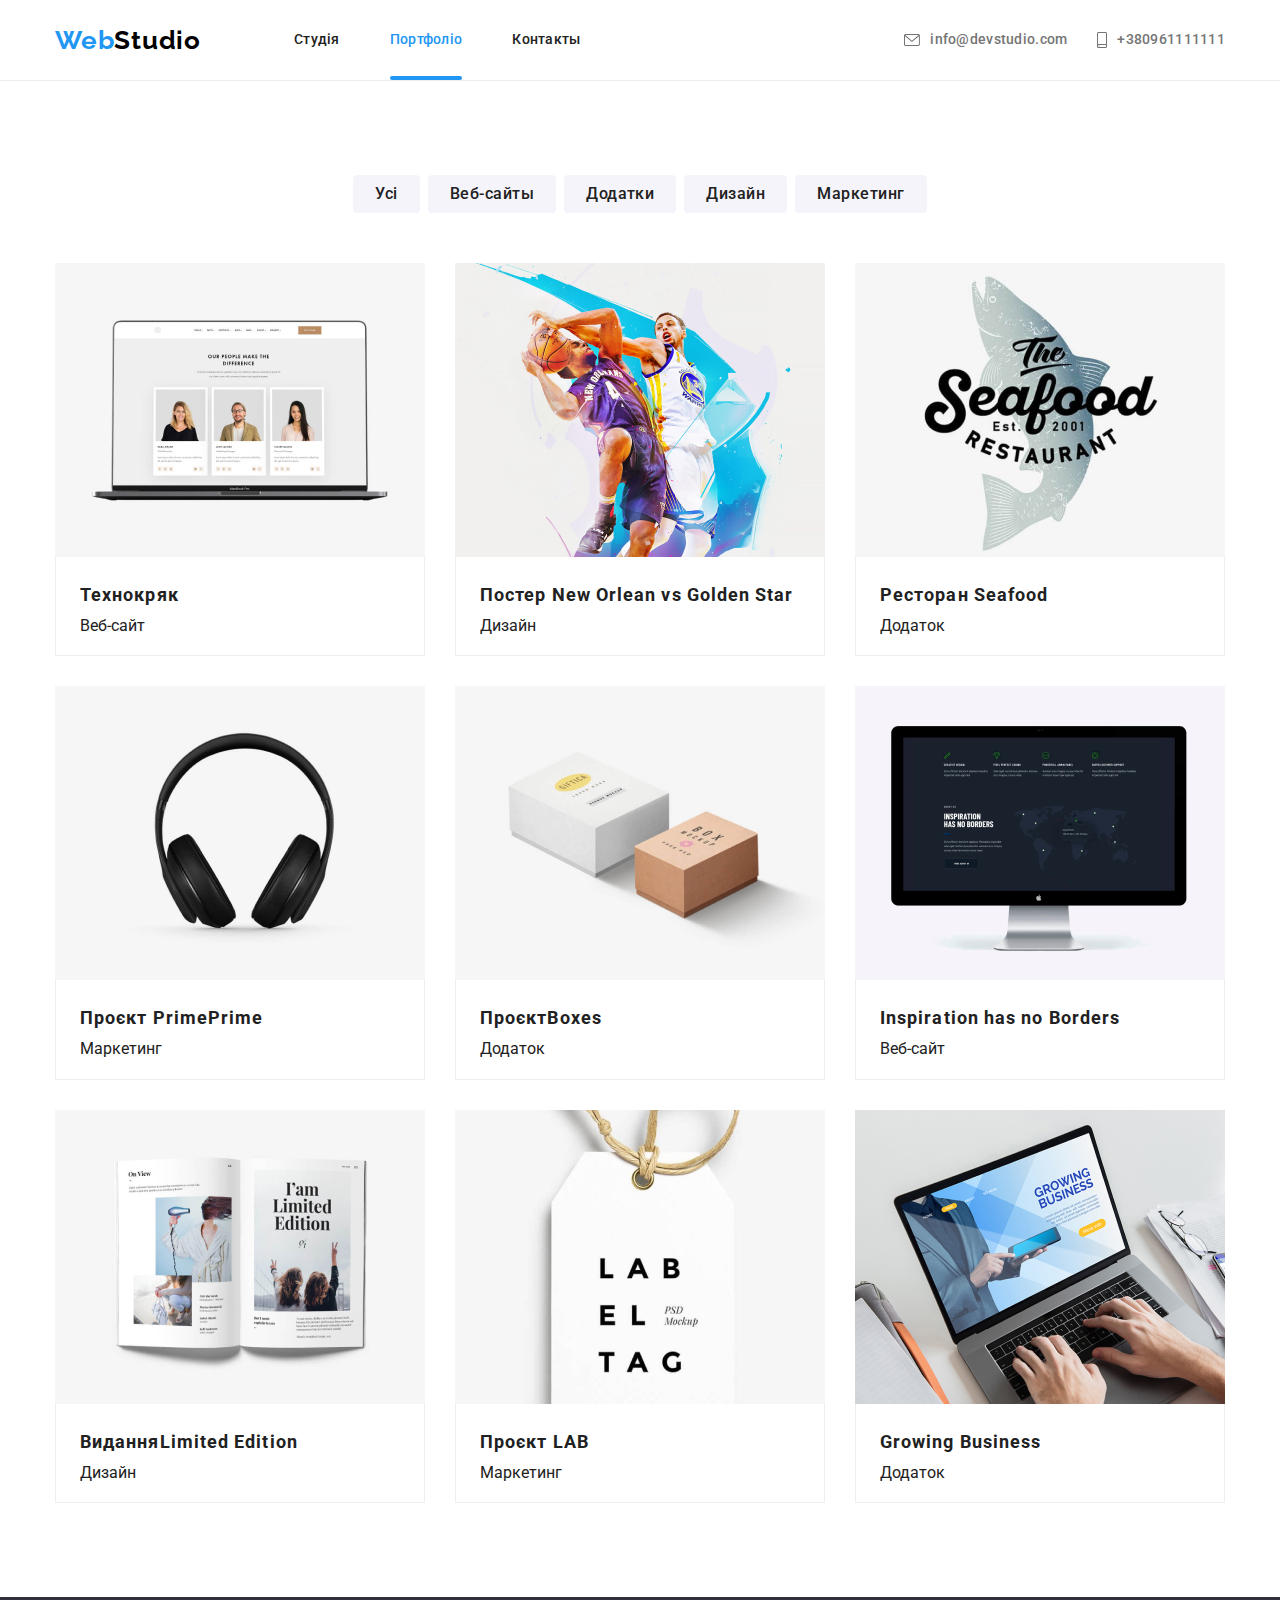
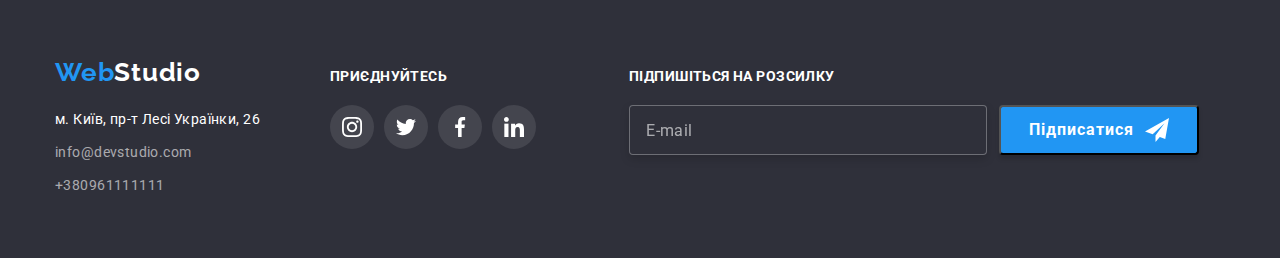
==== portfolio.html @ 0a122473 "добавил картинки" ====
<!DOCTYPE html>
<html lang="X-UA-Compatible">
  <head>
    <meta charset="UTF-8" />
    <meta http-equiv="X-UA-Compatible" content="IE=edge" />
    <meta name="viewport" content="width=device-width, initial-scale=1.0" />
    <title>WebStudio</title>
    <link rel="preconnect" href="https://fonts.googleapis.com" />
    <link rel="preconnect" href="https://fonts.gstatic.com" crossorigin />
    <link
      href="https://fonts.googleapis.com/css2?family=Raleway:wght@700&family=Roboto:wght@400;500;700;900&display=swap"
      rel="stylesheet"
    />
    <link
      rel="stylesheet"
      href="https://cdnjs.cloudflare.com/ajax/libs/modern-normalize/1.1.0/modern-normalize.min.css"
      integrity="sha512-wpPYUAdjBVSE4KJnH1VR1HeZfpl1ub8YT/NKx4PuQ5NmX2tKuGu6U/JRp5y+Y8XG2tV+wKQpNHVUX03MfMFn9Q=="
      crossorigin="anonymous"
      referrerpolicy="no-referrer"
    />
    <!--<link rel="stylesheet" href="./css/style.css" />-->
    <link rel="stylesheet" href="./css/main.min.css" />
  </head>
  <body>
    <!------------------HEADER----------------->

    <header class="header">
      <div class="header__container container">
        <a class="logo logo--color link" href="" lang="en"
          ><span class="logo--accent" lang="en">Web</span>Studio
        </a>
        <nav class="nav">
          <ul class="header-nav__list list">
            <li class="header-nav__item">
              <a class="header-nav__link link" href="./index.html">Студія</a>
            </li>
            <li class="header-nav__item">
              <a
                class="header-nav__link header-nav__link--active header-nav__link--current link"
                href="./portfolio.html"
                >Портфоліо</a
              >
            </li>
            <li class="header-nav__item">
              <a class="header-nav__link link" href="">Контакты</a>
            </li>
          </ul>
        </nav>

        <ul class="header-contact list">
          <li class="header-contact__item">
            <a
              class="header-contact__link link"
              href="mailto:info@devstudio.com"
            >
              <svg class="header-contact__icon" width="16" height="12">
                <use href="./images/stydi/symbol-defs.svg#icon-envelope"></use>
              </svg>
              info@devstudio.com
            </a>
          </li>
          <li class="header-contact__item">
            <a class="header-contact__link link" href="tel:+380961111111">
              <svg class="header-contact__icon" width="10" height="16">
                <use
                  href="./images/stydi/symbol-defs.svg#icon-smartphone"
                ></use>
              </svg>
              +380961111111
            </a>
          </li>
        </ul>
      </div>
    </header>

    <!------------------------PORTFOLIO----------------->

    <main>
      <section class="portfolio section">
        <div class="portfolio-container container">
          <h1 class="visually-hidden">Портфоліо</h1>
          <ul class="button__list buttton__nav--list">
            <li class="button__item button__nav--item">
              <button class="button__nav--button" type="button">Усі</button>
            </li>
            <li class="button__item button__nav--item">
              <button class="button__nav--button" type="button">
                Веб-сайты
              </button>
            </li>
            <li class="button__item button__nav--item">
              <button class="button__nav--button" type="button">Додатки</button>
            </li>
            <li class="button__item button__nav--item">
              <button class="button__nav--button" type="button">Дизайн</button>
            </li>
            <li class="button__item button__nav--item">
              <button class="button__nav--button" type="button">
                Маркетинг
              </button>
            </li>
          </ul>

          <ul class="portfolio__list card__list list">
            <li class="portfolio__item card__item">
              <a class="portfolio__link link">
                <div class="portfolio__thumb">
                  <img
                    class="portfolio__thumb--img"
                    src="./images/portfolio/img1.jpg"
                    alt="открытый ноутбук"
                    width="370"
                    height="294"
                  />
                  <p class="portfolio__thumb--text">
                    Ресурс пропонує комплексні пропозиції з різним рівнем
                    функціоналу та сервісів. Все це дозволить відвідувачу
                    отримати вичерпні відомості про компанію чи приватну особу.
                  </p>
                </div>
                <div class="portfolio-description">
                  <h2 class="portfolio-description__title">Технокряк</h2>
                  <p class="portfolio-description__text">Веб-сайт</p>
                </div>
              </a>
            </li>

            <li class="portfolio__item card__item">
              <a class="portfolio__link link">
                <div class="portfolio__thumb">
                  <img
                    class="portfolio__thumb--img"
                    src="./images/portfolio/img2.jpg"
                    alt="постер с двумя баскетболистами"
                    width="370"
                    height="294"
                  />
                  <p class="portfolio__thumb--text">
                    Ресурс пропонує комплексні пропозиції з різним рівнем
                    функціоналу та сервісів. Все це дозволить відвідувачу
                    отримати вичерпні відомості про компанію чи приватну особу.
                  </p>
                </div>
                <div class="portfolio-description">
                  <h2 class="portfolio-description__title">
                    Постер <span lang="en">New Orlean vs Golden Star</span>
                  </h2>
                  <p class="portfolio-description__text">Дизайн</p>
                </div>
              </a>
            </li>

            <li class="portfolio__item card__item">
              <a class="portfolio__link link">
                <div class="portfolio__thumb">
                  <img
                    class="portfolio__thumb--img"
                    src="./images/portfolio/img3.jpg"
                    alt="логотип ресторана морепродуктов"
                    width="370"
                    height="294"
                  />
                  <p class="portfolio__thumb--text">
                    Ресурс пропонує комплексні пропозиції з різним рівнем
                    функціоналу та сервісів. Все це дозволить відвідувачу
                    отримати вичерпні відомості про компанію чи приватну особу.
                  </p>
                </div>
                <div class="portfolio-description">
                  <h2 class="portfolio-description__title">
                    Ресторан <span lang="en">Seafood</span>
                  </h2>
                  <p class="portfolio-description__text">Додаток</p>
                </div>
              </a>
            </li>

            <li class="portfolio__item card__item">
              <a class="portfolio__link link">
                <div class="portfolio__thumb">
                  <img
                    class="portfolio__thumb--img"
                    src="./images/portfolio/img4.jpg"
                    alt="наушники"
                    width="370"
                    height="294"
                  />
                  <p class="portfolio__thumb--text">
                    Ресурс пропонує комплексні пропозиції з різним рівнем
                    функціоналу та сервісів. Все це дозволить відвідувачу
                    отримати вичерпні відомості про компанію чи приватну особу.
                  </p>
                </div>
                <div class="portfolio-description">
                  <h2 class="portfolio-description__title">
                    Проєкт Prime<span lang="en">Prime</span>
                  </h2>
                  <p class="portfolio-description__text">Маркетинг</p>
                </div>
              </a>
            </li>

            <li class="portfolio__item card__item">
              <a class="portfolio__link link">
                <div class="portfolio__thumb">
                  <img
                    class="portfolio__thumb--img"
                    src="./images/portfolio/img5.jpg"
                    alt="две коробочки"
                    width="370"
                    height="294"
                  />
                  <p class="portfolio__thumb--text">
                    Ресурс пропонує комплексні пропозиції з різним рівнем
                    функціоналу та сервісів. Все це дозволить відвідувачу
                    отримати вичерпні відомості про компанію чи приватну особу.
                  </p>
                </div>
                <div class="portfolio-description">
                  <h2 class="portfolio-description__title">
                    Проєкт<span lang="en">Boxes</span>
                  </h2>
                  <p class="portfolio-description__text">Додаток</p>
                </div>
              </a>
            </li>

            <li class="portfolio__item card__item">
              <a class="portfolio__link link">
                <div class="portfolio__thumb">
                  <img
                    class="portfolio__thumb--img"
                    src="./images/portfolio/img6.jpg"
                    alt="моритор"
                    width="370"
                    height="294"
                  />
                  <p class="portfolio__thumb--text">
                    Ресурс пропонує комплексні пропозиції з різним рівнем
                    функціоналу та сервісів. Все це дозволить відвідувачу
                    отримати вичерпні відомості про компанію чи приватну особу.
                  </p>
                </div>
                <div class="portfolio-description">
                  <h2 class="portfolio-description__title" lang="en">
                    Inspiration has no Borders
                  </h2>
                  <p class="portfolio-description__text">Веб-сайт</p>
                </div>
              </a>
            </li>

            <li class="portfolio__item card__item">
              <a class="portfolio__link link">
                <div class="portfolio__thumb">
                  <img
                    class="portfolio__thumb--img"
                    src="./images/portfolio/img7.jpg"
                    alt="открытый журнал"
                    width="370"
                    height="294"
                  />
                  <p class="portfolio__thumb--text">
                    Ресурс пропонує комплексні пропозиції з різним рівнем
                    функціоналу та сервісів. Все це дозволить відвідувачу
                    отримати вичерпні відомості про компанію чи приватну особу.
                  </p>
                </div>
                <div class="portfolio-description">
                  <h2 class="portfolio-description__title">
                    Видання<span lang="en">Limited Edition</span>
                  </h2>
                  <p class="portfolio-description__text">Дизайн</p>
                </div>
              </a>
            </li>

            <li class="portfolio__item card__item">
              <a class="portfolio__link link">
                <div class="portfolio__thumb">
                  <img
                    class="portfolio__thumb--img"
                    src="./images/portfolio/img8.jpg"
                    alt="бирка"
                    width="370"
                    height="294"
                  />
                  <p class="portfolio__thumb--text">
                    Ресурс пропонує комплексні пропозиції з різним рівнем
                    функціоналу та сервісів. Все це дозволить відвідувачу
                    отримати вичерпні відомості про компанію чи приватну особу.
                  </p>
                </div>
                <div class="portfolio-description">
                  <h2 class="portfolio-description__title">
                    Проєкт <span lang="en">LAB</span>
                  </h2>
                  <p class="portfolio-description__text">Маркетинг</p>
                </div>
              </a>
            </li>

            <li class="portfolio__item card__item">
              <a class="portfolio__link link">
                <div class="portfolio__thumb">
                  <img
                    class="portfolio__thumb--img"
                    src="./images/portfolio/img9.jpg"
                    alt="работа за ноутбуком"
                    width="370"
                    height="294"
                  />
                  <p class="portfolio__thumb--text">
                    Ресурс пропонує комплексні пропозиції з різним рівнем
                    функціоналу та сервісів. Все це дозволить відвідувачу
                    отримати вичерпні відомості про компанію чи приватну особу.
                  </p>
                </div>
                <div class="portfolio-description">
                  <h2 class="portfolio-description__title" lang="en">
                    Growing Business
                  </h2>
                  <p class="portfolio-description__text">Додаток</p>
                </div>
              </a>
            </li>
          </ul>
        </div>
      </section>
    </main>
    <!-----------------FOOTER-------------->
    <footer class="footer">
      <div class="footer-container container">
        <div class="footer-blok">
          <a class="logo footer__logo--color link" href="" lang="en"
            ><span class="footer__logo--accent" lang="en">Web</span>Studio</a
          >
          <address class="footer-contact">
            <ul class="footer-contact__list list">
              <li class="footer-contact__item">
                <a
                  class="footer-contact__link footer-contact__link--color link"
                  href="https://goo.gl/maps/cScgRgd44BL1W8yu9"
                  target="_blank"
                  rel="noopener noreferrer"
                  >м. Київ, пр-т Лесі Українки, 26
                </a>
              </li>
              <li class="footer-contact__item">
                <a
                  class="footer-contact__link footer-contact__link--colour link"
                  href="mailto:info@devstudio.com"
                  >info@devstudio.com
                </a>
              </li>
              <li class="footer-contact__item">
                <a
                  class="footer-contact__link footer-contact__link--colour link"
                  href="tel:+380961111111"
                  >+380961111111</a
                >
              </li>
            </ul>
          </address>
        </div>
        <div class="footer-social">
          <h3 class="footer-social__title">приєднуйтесь</h3>
          <ul class="social__list footer-social__list list">
            <li class="social__item footer-social__item">
              <a class="social__link footer-social__link link" href="">
                <svg
                  class="social__icon footer-social__icon"
                  width="20"
                  height="20"
                >
                  <use
                    href="./images/stydi/symbol-defs.svg#icon-instagram-2"
                  ></use>
                </svg>
              </a>
            </li>
            <li class="social__item footer-social__item">
              <a class="social__link footer-social__link link" href="">
                <svg
                  class="social__icon footer-social__icon"
                  width="20"
                  height="20"
                >
                  <use
                    href="./images/stydi/symbol-defs.svg#icon-twitter-1"
                  ></use>
                </svg>
              </a>
            </li>
            <li class="social__item footer-social__item">
              <a class="social__link footer-social__link link" href="">
                <svg
                  class="social__icon footer-social__icon"
                  width="20"
                  height="20"
                >
                  <use
                    href="./images/stydi/symbol-defs.svg#icon-facebook-1"
                  ></use>
                </svg>
              </a>
            </li>
            <li class="social__item footer-social__item">
              <a class="social__link footer-social__link link" href="">
                <svg
                  class="social__icon footer-social__icon"
                  width="20"
                  height="20"
                >
                  <use
                    href="./images/stydi/symbol-defs.svg#icon-linkedin-1"
                  ></use>
                </svg>
              </a>
            </li>
          </ul>
        </div>
        <div class="subscription">
          <div class="subscription__box">
            <label class="subscription__label" for="mail"
              >Підпишіться на розсилку</label
            >
            <input
              class="subscription__input"
              type="email"
              name="mail"
              id="mail"
              placeholder="E-mail"
            />
          </div>
          <button class="subscription__button button" type="submit">
            Підписатися
            <svg class="subscription__icon" width="24" height="24">
              <use href="./images/stydi/symbol-defs.svg#icon-telegram"></use>
            </svg>
          </button>
        </div>
      </div>
    </footer>
  </body>
</html>
---- css/style.css ----
body {
    background-color: #ffffff;
    color: #212121;
    font-family: "Roboto", sans-serif;
}

:root {
    --basic-text-color: #212121;
    --secondary-text-color: #757575;
    --brend-color1: #2196F3;
    --brend-color2: #757575;
    --transition-color: color 250ms cubic-bezier(0.4, 0, 0.2, 1);
    --transition-background-color: background-color 250ms cubic-bezier(0.4, 0, 0.2, 1);
    --transition-border: border 250ms cubic-bezier(0.4, 0, 0.2, 1);
    /*--color3: #212121;*/
    /*--basic-font-weigt: ;
    --secondary-font-weigt: font-weight :500;*/
}


h1,
h2,
h3,
h4,
h5,
h6,
p {
    margin: 0;
}

ul {
    margin: 0;
    padding: 0;
}

img {
    display: block;
    max-width: 100%;
}

.container {
    width: 1200px;
    padding-left: 15px;
    padding-right: 15px;
    margin-left: auto;
    margin-right: auto;
}

button {
    cursor: pointer;
}

.visually-hidden {
    position: absolute;
    white-space: nowrap;
    width: 1px;
    height: 1px;
    overflow: hidden;
    border: 0;
    padding: 0;
    clip: rect(0 0 0 0);
    clip-path: inset(50%);
    margin: -1px;
}

nav {
    display: flex;
}

.section {
    padding-top: 94px;
    padding-bottom: 94px;
}

.link {
    text-decoration: none;
}

.list {
    list-style: none;
}

/*----------------- HEADER -----------------*/

.header {
    background-color: #FFFFFF;
    border-bottom: 1px solid #ececec;
}

.header__container {
    display: flex;
}

.logo {
    display: flex;
    align-items: center;
    font-family: Raleway;
    font-weight: 700;
    font-size: 26px;
    line-height: 1.19;
    letter-spacing: 0.03em;
}

.logo--color {
    color: #000;
}

.logo--accent {
    color: var(--brend-color1);

}

.header-nav__list {
    margin-left: 93px;
    display: flex;
    color: inherit;
    font-family: inherit;
    font-weight: 500;
    font-size: 14px;
    line-height: 1.14;
    letter-spacing: 0.02em;
}

.header-nav__item+.header-nav__item {
    margin-left: 50px;
}

.header-nav__list :hover,
.header-nav__list :focus {
    color: var(--brend-color1);
}

.header-nav__link {
    color: currentColor;
}

.header-nav__link--active::after {
    content: "";
    position: absolute;
    display: block;

    width: 100%;
    height: 4px;

    bottom: 0;
    left: 0px;

    border-radius: 2px;
    background-color: var(--brend-color1);
}

.header-nav__link {
    position: relative;
    display: block;

    padding-top: 32px;
    padding-bottom: 32px;

    transition: var(--transition-color);
}

.header-nav__link--current {
    color: var(--brend-color1);
}

.header-contact__icon {
    display: inline-flex;
    margin-right: 10px;
    fill: currentColor;
}

.header-contact {
    display: flex;
    color: var(--secondary-text-color);
    font-family: inherit;
    font-weight: 500;
    font-size: 14px;
    line-height: 1.14;
    letter-spacing: 0.02em;

    margin-left: auto;
}

.header-contact :hover,
.header-contact :focus {
    color: var(--brend-color1);
}

.header-contact__item {
    margin-left: 30px;
}

.header-contact__link {
    display: inline-flex;
    padding-top: 32px;
    padding-bottom: 32px;
    align-items: center;
    color: inherit;

    transition: var(--transition-color);
}


/*------------------  HERO  ----------------*/

.hero {
    background-color: #C4C4C4;
    background-image: linear-gradient(rgba(47, 48, 58, 0.4),
            rgba(47, 48, 58, 0.4)),
        url(../images/stydi/heroimg.jpg);
    background-repeat: no-repeat;
    background-position: center;
    background-size: cover;
    padding: 200px 0px;
    text-align: center;
    width: max-content 1600px;
    text-align: center;
}

.hero__title {

    font-family: inherit;
    font-weight: 900;
    font-size: 44px;
    line-height: 1.36;
    text-align: center;
    letter-spacing: 0.06em;
    text-transform: uppercase;

    color: #fff;

}

.hero__btn {
    display: inline-block;
    font-family: inherit;
    font-weight: 700;
    font-size: 16px;
    line-height: 1.88;

    text-align: center;
    letter-spacing: 0.06em;

    background-color: var(--brend-color1);
    color: #fff;
    border-radius: 4px;
    border: none;

    padding: 10px 32px;
    min-width: 216px;
    margin-top: 30px;

    transition: var(--transition-background-color);
}

.hero__btn:hover,
.hero__btn:focus {
    background-color: #188CE8;
}

/*-----------------  ADVANTAGE  -------------------*/

.advantage__list {
    display: flex;
    margin-left: -30px;
}

.advantage__item {
    width: 270px;
}

/*/.advantage__item+.advantage__item {
    margin-left: 30px;
}*/
.advantage__item {
    margin-left: 30px;
}

.advantage-container__icon {
    display: flex;
    width: 270px;
    height: 120px;
    justify-content: center;
    align-items: center;
    background: #F5F4FA;
    border-radius: 4px;
}

.advantage__icon {
    width: 70px;
    height: 70px;
}

.advantage__title {
    margin-top: 30px;

    font-family: inherit;
    font-weight: 700;
    font-size: 14px;
    line-height: 1.14;
    letter-spacing: 0.03em;

    color: var(--basic-text-color);
}

.advantage__text {
    margin-top: 10px;

    font-family: inherit;
    font-size: 14px;
    line-height: 1.71;
    letter-spacing: 0.03em;

    color: var(--secondary-text-color);
}

/*---------------------  EXAMPLE  -------------------*/

.example {
    padding-top: 0px;
}

.example__title {
    font-family: inherit;
    font-weight: 700;
    font-size: 36px;
    line-height: 1.16;
    text-align: center;
    letter-spacing: 0.03em;

    color: var(--basic-text-color);
}

.example__list {
    display: flex;
    margin-top: 50px;
}

.example__item+.example__item {
    margin-left: 30px;
}

.example__thumb {
    display: inline-flex;
    position: relative;
}

.example__text {
    display: flex;
    position: absolute;
    justify-content: center;
    align-items: center;
    bottom: 0;
    width: 100%;
    height: 70px;

    font-family: inherit;
    font-weight: 700;
    font-size: 14px;
    line-height: 1.14;
    text-align: center;
    letter-spacing: 0.03em;
    text-transform: uppercase;
    /*background-color: rgba(47, 48, 58, 0.8);*/

    background-image: linear-gradient(rgba(47, 48, 58, 0.8),
            rgba(47, 48, 58, 0.8));
    color: #FFFFFF;
}

/*--------------------  TEAM  -------------------------*/
.team {
    background-color: #F5F4FA;
}

.team__title {
    font-family: inherit;
    font-weight: 700;
    font-size: 36px;
    line-height: 1.16;
    text-align: center;
    letter-spacing: 0.03em;

    color: var(--basic-text-color);

    margin-bottom: 50px;
}

.card__list {
    display: flex;
    flex-wrap: wrap;
}

.team__list {
    margin-top: 50px;
    gap: 30px;
}

/*margin: 0px;
    padding: 0px;
    margin-left: -30px;
    margin-top: -30px;
}

.team-item {
    flex-basis: calc(100% / 4 - 30px);
    margin-left: 30px;
    margin-top: 30px;
}*/



.team__employee {
    background-color: #FFFFFF;
    padding: 30px 0px 30px 0px;
    box-shadow: 0px 1px 3px rgba(0, 0, 0, 0.12),
        0px 1px 1px rgba(0, 0, 0, 0.14),
        0px 2px 1px rgba(0, 0, 0, 0.2);
    border-radius: 0px 0px 4px 4px;
}

.team__subtitle {
    margin-top: 0px;

    font-family: inherit;
    font-weight: 500;
    font-size: 16px;
    line-height: 1.18;

    text-align: center;
    letter-spacing: 0.03em;

    color: var(--basic-text-color);
}

.team__text {
    margin-top: 10px;

    font-family: inherit;
    font-size: 16px;
    line-height: 1.18;

    text-align: center;
    letter-spacing: 0.03em;

    color: var(--secondary-text-color);
}

.social__list {
    display: flex;
    justify-content: center;
    gap: 10px;
}

.team-social__list {
    margin-top: 16px;
}

.social__item {
    width: 44px;
    height: 44px;
}

.social__link {
    display: flex;
    width: 100%;
    height: 100%;
    align-items: center;
    justify-content: center;
    border-radius: 50%;
}

.team-social__link {
    background-color: #ffffff;
    color: #afb1b8;
    transition: color 250ms cubic-bezier(0.4, 0, 0.2, 1),
        background-color 250ms cubic-bezier(0.4, 0, 0.2, 1);
}

.team-social__link:hover,
.team-social__link:focus {
    color: #fff;
    background-color: #2196F3;
}

.team-social__icon {
    fill: currentColor;
}




/*----------------CLIETS----------------*/

.clients__title {
    margin-bottom: 50px;

    font-family: inherit;
    font-weight: 700;
    font-size: 36px;
    line-height: 1.16;
    text-align: center;
    letter-spacing: 0.03em;

    color: var(--basic-text-color);
}

.clients__list {
    display: flex;
    justify-content: center;
    align-items: center;
    gap: 30px;
}

.clients__link {
    display: inline-flex;
    width: 170px;
    height: 92px;
    /*padding: 16px 32px;*/
    border: 1px solid #afb1b8;
    border-radius: 4px;
    outline: none;
    fill: #afb1b8;
    /*filter: drop-shadow(2px 4px 6px black);*/
    justify-content: center;
    align-items: center;
    /*border-radius: 1px solid #0f0f0f;*/
    transition: fill 250ms cubic-bezier(0.4, 0, 0.2, 1),
        var(--transition-border);

}

.clients__link:hover,
.clients__link:focus {
    fill: var(--brend-color1);
    border: 1px solid #2196F3;
}

.clients__icon {
    display: inline-flex;
    width: 106px;
    height: 60px;

}


/*---------------------  FOOTER  -----------------*/

.footer {
    background: #2F303A;
    padding: 60px 0px 60px 0px;
}

.footer-container {
    display: flex;
    align-items: baseline;
}

.footer__logo--color {
    color: #fff;
}

.footer__logo--accent {
    color: var(--brend-color1);
}

.footer-contact__link {
    font-family: inherit;
    font-style: normal;
    font-size: 14px;
    line-height: 1.71;
    letter-spacing: 0.03em;

    transition: var(--transition-color);
}

.footer-contact__link--color {
    color: #fff;
}

.footer-contact__link--colour {
    color: rgba(255, 255, 255, 0.6);
}

.footer-contact__list {
    margin-top: 20px;
    /*justify-content: baseline;*/
}

.footer-contact__item+.footer-contact__item {
    margin-top: 9px;
}

.footer-contact__list :hover,
.footer-contact__list :focus {
    color: #2196F3;
}

.footer-social {
    margin-left: 70px;
}

.footer-social__title {
    font-family: inherit;
    font-weight: 700;
    font-size: 14px;
    line-height: 1.14;
    letter-spacing: 0.03em;
    text-transform: uppercase;

    color: #fff;
}

/*.footer-social-list {
    display: flex;
    gap: 10px;
    justify-content: center;
}*/

/*.footer-social-item {
    width: 44px;
    height: 44px;
}*/

.footer-social__item {
    margin-top: 20px;
}

/*.social__link {
    display: flex;
    width: 100%;
    height: 100%;
    align-items: center;
    justify-content: center;
    border-radius: 50%;*/
.footer-social__link {
    background-color: rgba(255, 255, 255, 0.1);
    fill: #fff;
    transition: background-color 250ms cubic-bezier(0.4, 0, 0.2, 1);
}

.footer-social__link:hover,
.footer-social__link:focus {
    background-color: var(--brend-color1);
}



.subscription {
    margin-left: 93px;
    display: inline-flex;
    align-items: flex-end;
}

.subscription__box {
    display: flex;
    flex-direction: column;
}

.subscription__label {
    font-family: inherit;
    font-weight: 700;
    font-size: 14px;
    line-height: 1.14;
    letter-spacing: 0.03em;
    text-transform: uppercase;

    color: #FFFFFF;
    margin-bottom: 20px;
}

.subscription__input {
    width: 358px;
    height: 50px;
    outline: none;
    border: 1px solid rgba(255, 255, 255, 0.3);
    filter: drop-shadow(0px 4px 4px rgba(0, 0, 0, 0.15));
    border-radius: 4px;
    background-color: #2F303A;
    color: #fff;
    padding: 0 16px 0 16px;
}

.subscription__input::placeholder {
    display: flex;
    font-family: inherit;
    font-size: 16px;
    line-height: 1.25;
    align-items: center;
    letter-spacing: 0.03em;

    color: rgba(255, 255, 255, 0.6);
}

.subscription__button {
    display: flex;
    position: relative;
    width: 200px;
    height: 50px;
    margin-left: 12px;
    padding-left: 28px;
    font-family: inherit;
    font-weight: 700;
    font-size: 16px;
    line-height: 1.88;
    align-items: center;
    text-align: center;
    letter-spacing: 0.06em;
    background-color: var(--brend-color1);
    box-shadow: 0px 4px 4px rgba(0, 0, 0, 0.15);
    border-radius: 4px;
    fill: #fff;
    color: #FFFFFF;
}

.subscription__icon {
    position: absolute;
    top: 50%;
    right: 28px;
    transform: translateY(-50%);
}

/*--------------PORTFOLIO----------------*/

/*------------NAV-BUTTON--------------*/

.button__list {
    display: flex;
    justify-content: center;
    margin-bottom: 50px;
}

.button__item+.button__item {
    margin-left: 8px;
}

.button__nav {
    font-family: inherit;
    font-weight: 500;
    font-size: 16px;
    line-height: 1.62;

    text-align: center;
    letter-spacing: 0.03em;

    color: var(--basic-text-color);
    background: #F5F4FA;
    border-radius: 4px;
    border: none;
    padding: 6px 22px;

    transition: var(--transition-background-color),
        var(--transition-color),
        box-shadow 250ms cubic-bezier(0.4, 0, 0.2, 1);

}

.button__nav:hover,
.button__nav:focus {
    background-color: var(--brend-color1);
    color: #fff;
    box-shadow: 0px 3px 1px rgba(0, 0, 0, 0.1),
        0px 1px 2px rgba(0, 0, 0, 0.08),
        0px 2px 2px rgba(0, 0, 0, 0.12);
}

/*-------------PROJECT---------------*/

/*-------------PROJECT---------------*/

.portfolio__list {
    /*display: flex;
    flex-wrap: wrap;*/
    gap: 30px;

}

.portfolio__item {
    max-width: 370px;
    height: auto;
    transition: box-shadow 250ms cubic-bezier(0.4, 0, 0.2, 1);
}

.portfolio__item:hover {
    box-shadow:
        0px 1px 1px rgba(0, 0, 0, 0.12),
        0px 4px 4px rgba(0, 0, 0, 0.06),
        1px 4px 6px rgba(0, 0, 0, 0.16);
}

.portfolio__link {
    cursor: pointer;
}

.portfolio__thumb {
    position: relative;
    overflow: hidden;
}

.portfolio__thumb--text {
    position: absolute;
    top: 0;
    left: 0;
    width: 100%;
    height: 100%;
    transform: translateY(101%);
    transition: transform 250ms cubic-bezier(0.4, 0, 0.2, 1);
    padding: 63px 24px;
    font-family: inherit;
    font-size: 18px;
    line-height: 1.56;
    letter-spacing: 0.03em;
    color: #ffffff;
    background-color: rgba(33, 150, 243, 0.9);
}

.portfolio__link:hover .portfolio__thumb--text {
    transform: translateY(0);
}

/*.project-item :hover {
   box-shadow: 
        0px 1px 1px rgba(0, 0, 0, 0.12), 
        0px 4px 4px rgba(0, 0, 0, 0.06), 
        1px 4px 6px rgba(0, 0, 0, 0.16);   
}*/

/*.project-thumb {
    position: relative;
    overflow: hidden;
}*/

/*.project-thumb-text {
    position: absolute;
    opacity: 0;
    padding: 63px 24px;
    height: 100%;
    width: 100%;
    font-family: Roboto;
    
    font-size: 18px;
    line-height: 1.56;
    letter-spacing: 0.03em;
    color: #ffffff;
    background-color: rgba(33, 150, 243, 0.9);
    top: 0;
    left: 0;
    transform: translateY(100%);
    transition: transform 250ms cubic-bezier(0.4, 0, 0.2, 1);
}

.project-link :hover .project-thumb-text {
    transform: translateY(0);
    opacity: 1;
}*/
/*-----------------------*/
.portfolio-description {
    flex-direction: column;
    align-items: normal;
    border-bottom: 1px solid #eeeeee;
    border-left: 1px solid #eeeeee;
    border-right: 1px solid #eeeeee;
    padding: 20px 24px;
}


.portfolio-description__title {
    font-family: inherit;
    font-weight: 700;
    font-size: 18px;
    line-height: 2.00;
    letter-spacing: 0.06em;

    color: var(--basic-text-color);

    margin-bottom: 4px;
}

.portfolio-description__text {
    font-family: inherit;
    font-size: 16px;
    line-height: 1.88;
    letter-spacing: 0.03em;

    color: var(--secondary-text-color);
}

/*-------MODAL-------------------*/

.backdrop {
    position: fixed;
    top: 0;
    left: 0;
    width: 100%;
    height: 100%;
    background-color: rgba(0, 0, 0, 0.2);
    transition: opacity 250ms cubic-bezier(0.4, 0, 0.2, 1),
        visibility 250ms cubic-bezier(0.4, 0, 0.2, 1),
        transform 250ms cubic-bezier(0.4, 0, 0.2, 1);
    transform: scale(100%) rotate(360deg);

}

.modal {
    position: absolute;
    top: 50%;
    left: 50%;
    transform: translate(-50%, -50%);
    width: 100%;
    max-width: 528px;
    padding: 40px 40px;
    /*height: 100%;
    max-height: 581px;*/
    background-color: rgba(255, 255, 255, 1);
    box-shadow: 0px 1px 3px rgba(0, 0, 0, 0.12), 0px 1px 1px rgba(0, 0, 0, 0.14),
        0px 2px 1px rgba(0, 0, 0, 0.2);
    border-radius: 4px;
}

.modal__title {
    font-family: inherit;
    font-weight: 700;
    font-size: 20px;
    line-height: 1.15;
    text-align: center;
    letter-spacing: 0.03em;
    color: var(--basic-text-color);
}

.modal__close {
    position: absolute;
    top: 8px;
    right: 8px;
    width: 30px;
    height: 30px;
    border: 1px solid rgba(0, 0, 0, 0.1);
    border-radius: 50%;
    fill: #000000;
    background-color: #FFFFFF;
    display: inline-flex;
    align-items: center;
    justify-content: center;
    transition: fill 250ms cubic-bezier(0.4, 0, 0.2, 1);
}

.modal__close:hover,
.modal__close:focus {
    fill: var(--brend-color1);
}

.is-hidden {
    visibility: hidden;
    opacity: 0;
    pointer-events: none;
    transform: scale(0%) rotate(-360deg);
}

/*----------FORM------------*/

.form {
    width: 448px;
    margin-left: auto;
    margin-right: auto;
    margin-top: 12px;
}

.form__label {
    display: inline-flex;
    font-family: inherit;
    font-weight: 400;
    font-size: 12px;
    line-height: 1.16;
    letter-spacing: 0.01em;
    color: var(--secondary-text-color);
    margin-bottom: 4px;
}

.form__input {
    display: flex;
    width: 100%;
    height: 40px;
    padding-left: 42px;
    padding-right: 12px;
    border: 1px solid rgba(33, 33, 33, 0.2);
    border-radius: 4px;
    outline: none;
    cursor: pointer;
    margin-bottom: 10px;

    transition: border-color 250ms cubic-bezier(0.4, 0, 0.2, 1);
}

.form__textarea {
    width: 100%;
    height: 120px;
    padding: 12px 16px;
    border: 1px solid rgba(33, 33, 33, 0.2);
    border-radius: 4px;
    outline: none;
    cursor: pointer;
    resize: none;
    margin-bottom: 20px;
    transition: border-color 250ms cubic-bezier(0.4, 0, 0.2, 1);
}

.form__textarea::placeholder {
    font-family: inherit;
    font-weight: 400;
    font-size: 12px;
    line-height: 1.16;
    letter-spacing: 0.01em;

    color: var(--secondary-text-color);
}

.form__textarea:focus {
    border-color: var(--brend-color1);
}

.form__input:focus {
    border-color: rgba(33, 150, 243, 1);
}

.form__input:focus+.form__icon {
    fill: rgba(33, 150, 243, 1);
}

.form__field {
    position: relative;
}

.form__icon {
    position: absolute;
    top: 50%;
    left: 12px;
    transform: translateY(-50%);
    fill: #212121;
    transition: fill 250ms cubic-bezier(0.4, 0, 0.2, 1);
}


/*.form-input {
    display: flex;
    flex-direction: column;
    margin-bottom: 10px;
}*/

/*.form .form-input:last-child {
    margin-bottom: 0px;
}*/

/*.form-input + .form-input {
    margin-bottom: 10px;*/


/*.form-input label {
    font-family: inherit;
    font-weight: 400;
    font-size: 12px;
    line-height: 1.16;
    letter-spacing: 0.01em;
    color: #757575;
    margin-bottom: 4px;
}*/

/*.form-input input {
    width: 100%;
    height: 40px;
    border: 1px solid rgba(33, 33, 33, 0.2);
    border-radius: 4px;
}*/

/*.form-input input:focus,
.form-input input:hover {
    border-color: #2196F3;
}*/

/*.form-comment {
    margin-bottom: 20px;
    display: flex;
    flex-direction: column;
}*/

/*.form-input textarea::placeholder {
    font-family: inherit;
        font-weight: 400;
        font-size: 12px;
        line-height: 14px;
        letter-spacing: 0.01em;
    
        color: rgba(117, 117, 117, 0.5);
        padding: 12px 16px;
}*/

/*.form-input textarea {
    resize: none;
    height: 120px;
}*/

/*.form-policy label {
    font-family: 'Roboto';
        font-style: normal;
        font-weight: 400;
        font-size: 14px;
        line-height: 1.71;
    
        letter-spacing: 0.03em;
    
        color: #757575;
}*/
.checkbox {
    display: flex;
    margin-left: 13px;
}

.checkbox__input {
    appearance: none;
    padding-left: 20px;

}

.checkbox__icon {
    position: absolute;
    margin: 4px 8px 0 0;
    fill: transparent;
    border: 2px solid #212121;
    border-radius: 3px;
    width: 16px;
    height: 15px;
}

.checkbox__input:checked+.checkbox__icon {
    fill: #fff;
    background-color: var(--brend-color1);
    border-color: var(--brend-color1);
}

.checkbox__label {
    position: relative;
    font-family: inherit;
    font-weight: 400;
    font-size: 14px;
    line-height: 1.71;
    letter-spacing: 0.03em;
    color: #757575;
}



.checkbox__link {
    font-family: inherit;
    font-weight: 400;
    font-size: 14px;
    line-height: 1.71;
    letter-spacing: 0.03em;
    text-decoration-line: underline;
    color: var(--brend-color1);
}

.form__button {
    display: flex;
    margin-top: 30px;
    text-align: center;
    margin-left: auto;
    margin-right: auto;
    padding: 10px 52px;
    font-family: inherit;
    font-weight: 700;
    font-size: 16px;
    line-height: 1.88;
    align-items: center;
    letter-spacing: 0.06em;
    color: #FFFFFF;
    background-color: var(--brend-color1);
    box-shadow: 0px 4px 4px rgba(0, 0, 0, 0.15);
    border-radius: 4px;
    border: none;
    transition: var(--transition-background-color);
}

.form__button:hover,
.form__button:focus {
    background-color: #188CE8;
}
---- css/main.min.css ----
@import"https: //fonts.googleapis.com/css2?family=Raleway:wght@700&family=Roboto:wght@400;500;700;900&display=swap";/*! modern-normalize v1.1.0 | MIT License | https://github.com/sindresorhus/modern-normalize */*,::before,::after{-webkit-box-sizing:border-box;box-sizing:border-box}html{-moz-tab-size:4;-o-tab-size:4;tab-size:4}html{line-height:1.15;-webkit-text-size-adjust:100%}body{margin:0}body{font-family:system-ui,-apple-system,"Segoe UI",Roboto,Helvetica,Arial,sans-serif,"Apple Color Emoji","Segoe UI Emoji"}hr{height:0;color:inherit}abbr[title]{-webkit-text-decoration:underline dotted;text-decoration:underline dotted}b,strong{font-weight:bolder}code,kbd,samp,pre{font-family:ui-monospace,SFMono-Regular,Consolas,"Liberation Mono",Menlo,monospace;font-size:1em}small{font-size:80%}sub,sup{font-size:75%;line-height:0;position:relative;vertical-align:baseline}sub{bottom:-0.25em}sup{top:-0.5em}table{text-indent:0;border-color:inherit}button,input,optgroup,select,textarea{font-family:inherit;font-size:100%;line-height:1.15;margin:0}button,select{text-transform:none}button,[type=button],[type=reset],[type=submit]{--webkit-appearance: button}::-moz-focus-inner{border-style:none;padding:0}:-moz-focusring{outline:1px dotted ButtonText}:-moz-ui-invalid{box-shadow:none}legend{padding:0}progress{vertical-align:baseline}::-webkit-inner-spin-button,::-webkit-outer-spin-button{height:auto}[type=search]{--webkit-appearance: textfield;outline-offset:-2px}::-webkit-search-decoration{-webkit-appearance:none}::-webkit-file-upload-button{-webkit-appearance:button;font:inherit}summary{display:list-item}body{background-color:#fff;color:#212121;font-family:"Roboto",sans-serif}:root{--basic-text-color: #212121;--secondary-text-color: #757575;--brend-color1: #2196F3;--brend-color2: #757575;--transition-color: color 250ms cubic-bezier(0.4, 0, 0.2, 1);--transition-background-color: background-color 250ms cubic-bezier(0.4, 0, 0.2, 1);--transition-border: border 250ms cubic-bezier(0.4, 0, 0.2, 1)}h1,h2,h3,h4,h5,h6,p{margin:0}ul{margin:0;padding:0}img{display:block;max-width:100%}button{cursor:pointer}.visually-hidden{position:absolute;white-space:nowrap;width:1px;height:1px;overflow:hidden;border:0;padding:0;clip:rect(0 0 0 0);-webkit-clip-path:inset(50%);clip-path:inset(50%);margin:-1px}.portfolio,.clients,.team,.example,.advantage{padding-top:60px;padding-bottom:60px}@media screen and (min-width: 1200px){.portfolio,.clients,.team,.example,.advantage{padding-top:94px;padding-bottom:94px}}.portfolio-container,.footer-container,.clients-container,.team__container,.example,.advantage__container,.header__container{padding-left:15px;padding-right:15px;margin:0 auto}@media screen and (min-width: 480px){.portfolio-container,.footer-container,.clients-container,.team__container,.example,.advantage__container,.header__container{max-width:480px}}@media screen and (min-width: 768px){.portfolio-container,.footer-container,.clients-container,.team__container,.example,.advantage__container,.header__container{max-width:768px}}@media screen and (min-width: 1200px){.portfolio-container,.footer-container,.clients-container,.team__container,.example,.advantage__container,.header__container{max-width:1200px}}.portfolio__link,.footer-contact__link,.clients__link,.social__link,.header-contact__link,.header-nav__link,.logo{text-decoration:none}.portfolio__list,.buttton__nav--list,.footer-social__list,.footer-contact__list,.clients__list,.team-social__list,.team__list,.example__list,.advantage__list,.header-contact,.header-nav__list{list-style:none}.header{background-color:#fff;border-bottom:1px solid #ececec}.header__container{display:-webkit-box;display:-ms-flexbox;display:flex;-webkit-box-pack:justify;-ms-flex-pack:justify;justify-content:space-between;-webkit-box-align:center;-ms-flex-align:center;align-items:center}.logo--color{color:#000}.logo--accent{color:var(--brend-color1)}.logo{display:block;-webkit-box-align:center;-ms-flex-align:center;align-items:center;font-family:Raleway;font-weight:700;font-size:24px;line-height:1.16;letter-spacing:.03em}@media screen and (min-width: 1200px){.logo{font-size:26px;line-height:1.19}}.header-nav__list{margin-left:93px;display:-webkit-box;display:-ms-flexbox;display:flex}.header-nav__list .header-nav__item+.header-nav__item{margin-left:50px}@media screen and (max-width: 767px){.header-nav__list{display:none}}@media screen and (min-width: 768px){.header-nav__item{display:-webkit-box;display:-ms-flexbox;display:flex}}.header-nav__link{position:relative;display:block;color:inherit;font-family:inherit;font-weight:500;font-size:14px;line-height:1.14;letter-spacing:.02em;padding-top:32px;padding-bottom:32px;color:currentColor;-webkit-transition:var(--transition-color);transition:var(--transition-color)}.header-nav__link--current{color:var(--brend-color1)}.header-nav__link:hover,.header-nav__link:focus{color:var(--brend-color1)}.header-nav__link--active::after{content:"";position:absolute;display:block;width:100%;height:4px;bottom:0;left:0px;border-radius:2px;background-color:var(--brend-color1)}.header-contact__icon{display:-webkit-inline-box;display:-ms-inline-flexbox;display:inline-flex;margin-right:10px;fill:currentColor}.header-contact{display:-webkit-box;display:-ms-flexbox;display:flex;color:var(--secondary-text-color);font-family:inherit;font-weight:500;font-size:14px;line-height:1.14;letter-spacing:.02em;margin-left:auto}@media screen and (max-width: 1199px){.header-contact{display:inline-grid;gap:10px}}@media screen and (max-width: 767px){.header-contact{display:none}}.header-contact__item{margin-left:30px}.header-contact__link{display:-webkit-inline-box;display:-ms-inline-flexbox;display:inline-flex;padding-top:32px;padding-bottom:32px;-webkit-box-align:center;-ms-flex-align:center;align-items:center;color:inherit;-webkit-transition:var(--transition-color);transition:var(--transition-color)}.header-contact__link:hover,.header-contact__link:focus{color:var(--brend-color1)}@media screen and (max-width: 1199px){.header-contact__link{padding:0}}.hero{margin:0 auto;background-color:#c4c4c4;background-image:-webkit-gradient(linear, left top, left bottom, from(rgba(47, 48, 58, 0.4)), to(rgba(47, 48, 58, 0.4))),url(/images/stydi/hero-mobile.jpg);background-image:linear-gradient(rgba(47, 48, 58, 0.4), rgba(47, 48, 58, 0.4)),url(/images/stydi/hero-mobile.jpg);background-repeat:no-repeat;background-position:center;background-size:cover;padding:118px 60px;text-align:center;text-align:center;max-width:480px;min-height:400px}@media(min-device-pixel-ratio: 2),(-webkit-min-device-pixel-ratio: 2),(min-resolution: 192dpi),(min-resolution: 2dppx){.hero{background-image:-webkit-gradient(linear, left top, right top, from(rgba(47, 48, 58, 0.4)), to(rgba(47, 48, 58, 0.4))),url(/images/stydi/hero-mobile@2x.jpg);background-image:linear-gradient(to right, rgba(47, 48, 58, 0.4), rgba(47, 48, 58, 0.4)),url(/images/stydi/hero-mobile@2x.jpg)}}@media screen and (min-width: 768px){.hero{max-width:768px;background-image:-webkit-gradient(linear, left top, left bottom, from(rgba(47, 48, 58, 0.4)), to(rgba(47, 48, 58, 0.4))),url(/images/stydi/hero-tablet.jpg);background-image:linear-gradient(rgba(47, 48, 58, 0.4), rgba(47, 48, 58, 0.4)),url(/images/stydi/hero-tablet.jpg)}}@media screen and (min-width: 768px)and (min-device-pixel-ratio: 2),screen and (min-width: 768px)and (-webkit-min-device-pixel-ratio: 2),screen and (min-width: 768px)and (min-resolution: 192dpi),screen and (min-width: 768px)and (min-resolution: 2dppx){.hero{background-image:-webkit-gradient(linear, left top, right top, from(rgba(47, 48, 58, 0.4)), to(rgba(47, 48, 58, 0.4))),url(/images/stydi/hero-tablet@2x.jpg);background-image:linear-gradient(to right, rgba(47, 48, 58, 0.4), rgba(47, 48, 58, 0.4)),url(/images/stydi/hero-tablet@2x.jpg)}}@media screen and (min-width: 1200px){.hero{max-width:1600px;background-image:-webkit-gradient(linear, left top, left bottom, from(rgba(47, 48, 58, 0.4)), to(rgba(47, 48, 58, 0.4))),url(/images/stydi/hero-desk.jpg);background-image:linear-gradient(rgba(47, 48, 58, 0.4), rgba(47, 48, 58, 0.4)),url(/images/stydi/hero-desk.jpg);padding:200px 0px}}@media screen and (min-width: 1200px)and (min-device-pixel-ratio: 2),screen and (min-width: 1200px)and (-webkit-min-device-pixel-ratio: 2),screen and (min-width: 1200px)and (min-resolution: 192dpi),screen and (min-width: 1200px)and (min-resolution: 2dppx){.hero{background-image:-webkit-gradient(linear, left top, right top, from(rgba(47, 48, 58, 0.4)), to(rgba(47, 48, 58, 0.4))),url(/images/stydi/hero-desk@2x.jpg);background-image:linear-gradient(to right, rgba(47, 48, 58, 0.4), rgba(47, 48, 58, 0.4)),url(/images/stydi/hero-desk@2x.jpg)}}.hero__title{font-family:inherit;font-weight:900;font-size:26px;line-height:1.61;text-align:center;letter-spacing:.06em;text-transform:uppercase;color:#fff}@media screen and (min-width: 1200px){.hero__title{font-size:44px;line-height:1.36}}.hero__btn{display:inline-block;font-family:inherit;font-weight:700;font-size:16px;line-height:1.88;text-align:center;letter-spacing:.06em;background-color:var(--brend-color1);color:#fff;border-radius:4px;border:none;padding:10px 32px;margin-top:30px;-webkit-transition:var(--transition-background-color);transition:var(--transition-background-color)}@media screen and (min-width: 1200px){.hero__btn{min-width:216px}}.hero__btn:hover,.hero__btn:focus{background-color:#188ce8}@media screen and (min-width: 768px){.advantage__list{display:-webkit-box;display:-ms-flexbox;display:flex;-ms-flex-wrap:wrap;flex-wrap:wrap;gap:30px}}.advantage__item{margin-bottom:30px}@media screen and (min-width: 768px){.advantage__item{width:354px;margin-bottom:0px}}@media screen and (min-width: 1200px){.advantage__item{width:270px}}.advantage-container__icon{display:-webkit-box;display:-ms-flexbox;display:flex;height:120px;-webkit-box-pack:center;-ms-flex-pack:center;justify-content:center;-webkit-box-align:center;-ms-flex-align:center;align-items:center;background:#f5f4fa;border-radius:4px}@media screen and (min-width: 768px){.advantage-container__icon{width:354px}}@media screen and (min-width: 1200px){.advantage-container__icon{width:270px}}.advantage__icon{width:70px;height:70px}.advantage__title{margin-top:30px;font-family:inherit;font-weight:700;font-size:14px;line-height:1.14;letter-spacing:.03em;color:var(--basic-text-color)}@media screen and (max-width: 767px){.advantage__title{text-align:center}}.advantage__text{margin-top:10px;font-family:inherit;font-size:14px;line-height:1.71;letter-spacing:.03em;color:var(--secondary-text-color)}.example{display:none;padding-top:0px}@media screen and (min-width: 1200px){.example{display:-webkit-box;display:-ms-flexbox;display:flex}}.example__title{font-family:inherit;font-weight:700;font-size:36px;line-height:1.16;text-align:center;letter-spacing:.03em;color:var(--basic-text-color)}.example__list{display:-webkit-box;display:-ms-flexbox;display:flex;margin-top:50px}.example__item+.example__item{margin-left:30px}.example__thumb{display:-webkit-inline-box;display:-ms-inline-flexbox;display:inline-flex;position:relative}.example__text{display:-webkit-box;display:-ms-flexbox;display:flex;position:absolute;-webkit-box-pack:center;-ms-flex-pack:center;justify-content:center;-webkit-box-align:center;-ms-flex-align:center;align-items:center;bottom:0;width:100%;height:70px;font-family:inherit;font-weight:700;font-size:14px;line-height:1.14;text-align:center;letter-spacing:.03em;text-transform:uppercase;background-image:-webkit-gradient(linear, left top, left bottom, from(rgba(47, 48, 58, 0.8)), to(rgba(47, 48, 58, 0.8)));background-image:linear-gradient(rgba(47, 48, 58, 0.8), rgba(47, 48, 58, 0.8));color:#fff}.team{background-color:#f5f4fa}.team__title{font-family:inherit;font-weight:700;font-size:28px;line-height:1.178;text-align:center;letter-spacing:.03em;color:var(--basic-text-color);margin-bottom:30px}@media screen and (min-width: 1200px){.team__title{font-size:36px;line-height:1.16;margin-bottom:50px}}.card__list{display:-webkit-box;display:-ms-flexbox;display:flex;-ms-flex-wrap:wrap;flex-wrap:wrap}.team__list{gap:30px}.team__item{width:450px}@media screen and (min-width: 768px){.team__item{width:354px}}@media screen and (min-width: 1200px){.team__item{width:270px}}.team__img{width:100%}.team__employee{background-color:#fff;padding:30px 0px 30px 0px;-webkit-box-shadow:0px 1px 3px rgba(0,0,0,.12),0px 1px 1px rgba(0,0,0,.14),0px 2px 1px rgba(0,0,0,.2);box-shadow:0px 1px 3px rgba(0,0,0,.12),0px 1px 1px rgba(0,0,0,.14),0px 2px 1px rgba(0,0,0,.2);border-radius:0px 0px 4px 4px}.team__subtitle{margin-top:0px;font-family:inherit;font-weight:500;font-size:16px;line-height:1.18;text-align:center;letter-spacing:.03em;color:var(--basic-text-color)}.team__text{margin-top:10px;font-family:inherit;font-size:16px;line-height:1.18;text-align:center;letter-spacing:.03em;color:var(--secondary-text-color)}.social__list{display:-webkit-box;display:-ms-flexbox;display:flex;-webkit-box-pack:center;-ms-flex-pack:center;justify-content:center;gap:10px}.social__item{width:44px;height:44px}.social__link{display:-webkit-box;display:-ms-flexbox;display:flex;width:100%;height:100%;-webkit-box-align:center;-ms-flex-align:center;align-items:center;-webkit-box-pack:center;-ms-flex-pack:center;justify-content:center;border-radius:50%}.team-social__list{margin-top:16px}.team-social__link{background-color:#fff;color:#afb1b8;-webkit-transition:color 250ms cubic-bezier(0.4, 0, 0.2, 1),background-color 250ms cubic-bezier(0.4, 0, 0.2, 1);transition:color 250ms cubic-bezier(0.4, 0, 0.2, 1),background-color 250ms cubic-bezier(0.4, 0, 0.2, 1)}.team-social__link:hover,.team-social__link:focus{color:#fff;background-color:#2196f3}.team-social__icon{fill:currentColor}.clients__title{margin-bottom:30px;font-family:inherit;font-weight:700;font-size:28px;line-height:1.178;text-align:center;letter-spacing:.03em;color:var(--basic-text-color)}@media screen and (min-width: 1200px){.clients__title{margin-bottom:50px;font-size:36px;line-height:1.16}}.clients__list{display:-webkit-box;display:-ms-flexbox;display:flex;-ms-flex-wrap:wrap;flex-wrap:wrap;-webkit-box-pack:center;-ms-flex-pack:center;justify-content:center;-webkit-box-align:center;-ms-flex-align:center;align-items:center;gap:30px}.clients__link{display:-webkit-inline-box;display:-ms-inline-flexbox;display:inline-flex;width:210px;height:92px;border:1px solid #afb1b8;border-radius:4px;outline:none;fill:#afb1b8;-webkit-box-pack:center;-ms-flex-pack:center;justify-content:center;-webkit-box-align:center;-ms-flex-align:center;align-items:center;-webkit-transition:fill 250ms cubic-bezier(0.4, 0, 0.2, 1),var(--transition-border);transition:fill 250ms cubic-bezier(0.4, 0, 0.2, 1),var(--transition-border)}@media screen and (min-width: 768){.clients__link{width:226px}}@media screen and (min-width: 1200px){.clients__link{width:170px}}.clients__link:hover,.clients__link:focus{fill:var(--brend-color1);border:1px solid #2196f3}.clients__icon{display:-webkit-inline-box;display:-ms-inline-flexbox;display:inline-flex;width:106px;height:60px}.footer{background:#2f303a;padding:60px 0px 60px 0px}.footer-container{display:-webkit-box;display:-ms-flexbox;display:flex;-webkit-box-align:baseline;-ms-flex-align:baseline;align-items:baseline}@media screen and (max-width: 767px){.footer-container{display:block}}@media screen and (min-width: 768px)and (max-width: 1199px){.footer-container{-ms-flex-wrap:wrap;flex-wrap:wrap;-webkit-box-pack:center;-ms-flex-pack:center;justify-content:center}}@media screen and (max-width: 767px){.footer-blok{text-align:center}}@media screen and (min-width: 767px)and (max-width: 1199px){.footer-blok{margin-right:165px}}.footer__logo--color{color:#fff}.footer__logo--accent{color:var(--brend-color1)}.footer-contact__list{margin-top:20px}.footer-contact__link{font-family:inherit;font-style:normal;font-size:14px;line-height:1.71;letter-spacing:.03em;-webkit-transition:var(--transition-color);transition:var(--transition-color)}.footer-contact__link--color{color:#fff}.footer-contact__link--colour{color:rgba(255,255,255,.6)}.footer-contact__link:hover,.footer-contact__link:focus{color:#2196f3}.footer-contact__item+.footer-contact__item{margin-top:9px}@media screen and (min-width: 1200px){.footer-social{margin-left:70px}}.footer-social__title{font-family:inherit;font-weight:700;font-size:14px;line-height:1.14;letter-spacing:.03em;text-transform:uppercase;color:#fff}@media screen and (max-width: 767px){.footer-social__title{text-align:center;margin-top:60px}}.footer-social__list{margin-top:20px}.footer-social__link{background-color:rgba(255,255,255,.1);fill:#fff;-webkit-transition:background-color 250ms cubic-bezier(0.4, 0, 0.2, 1);transition:background-color 250ms cubic-bezier(0.4, 0, 0.2, 1)}.footer-social__link:hover,.footer-social__link:focus{background-color:var(--brend-color1)}@media screen and (min-width: 1200px){.subscription{margin-left:93px;display:-webkit-inline-box;display:-ms-inline-flexbox;display:inline-flex;-webkit-box-align:end;-ms-flex-align:end;align-items:flex-end}}.subscription__box{display:-webkit-box;display:-ms-flexbox;display:flex;-webkit-box-orient:vertical;-webkit-box-direction:normal;-ms-flex-direction:column;flex-direction:column}@media screen and (max-width: 1199px){.subscription__box{-webkit-box-align:center;-ms-flex-align:center;align-items:center;margin-top:60px}}.subscription__label{font-family:inherit;font-weight:700;font-size:14px;line-height:1.14;letter-spacing:.03em;text-transform:uppercase;color:#fff;margin-bottom:20px}.subscription__input{width:358px;height:50px;outline:none;border:1px solid rgba(255,255,255,.3);-webkit-filter:drop-shadow(0px 4px 4px rgba(0, 0, 0, 0.15));filter:drop-shadow(0px 4px 4px rgba(0, 0, 0, 0.15));border-radius:4px;background-color:#2f303a;color:#fff;padding:0 16px 0 16px}@media screen and (max-width: 767px){.subscription__input{width:100%}}@media screen and (min-width: 768px)and (max-width: 1199px){.subscription__input{width:450px}}.subscription__input::-webkit-input-placeholder{display:-webkit-box;display:flex;font-family:inherit;font-size:16px;line-height:1.25;-webkit-box-align:center;align-items:center;letter-spacing:.03em;color:rgba(255,255,255,.6)}.subscription__input::-moz-placeholder{display:flex;font-family:inherit;font-size:16px;line-height:1.25;align-items:center;letter-spacing:.03em;color:rgba(255,255,255,.6)}.subscription__input:-ms-input-placeholder{display:-ms-flexbox;display:flex;font-family:inherit;font-size:16px;line-height:1.25;-ms-flex-align:center;align-items:center;letter-spacing:.03em;color:rgba(255,255,255,.6)}.subscription__input::-ms-input-placeholder{display:-ms-flexbox;display:flex;font-family:inherit;font-size:16px;line-height:1.25;-ms-flex-align:center;align-items:center;letter-spacing:.03em;color:rgba(255,255,255,.6)}.subscription__input::placeholder{display:-webkit-box;display:-ms-flexbox;display:flex;font-family:inherit;font-size:16px;line-height:1.25;-webkit-box-align:center;-ms-flex-align:center;align-items:center;letter-spacing:.03em;color:rgba(255,255,255,.6)}.subscription__button{display:-webkit-box;display:-ms-flexbox;display:flex;position:relative;width:200px;height:50px;padding-left:28px;font-family:inherit;font-weight:700;font-size:16px;line-height:1.88;-webkit-box-align:center;-ms-flex-align:center;align-items:center;text-align:center;letter-spacing:.06em;background-color:var(--brend-color1);-webkit-box-shadow:0px 4px 4px rgba(0,0,0,.15);box-shadow:0px 4px 4px rgba(0,0,0,.15);border-radius:4px;fill:#fff;color:#fff}@media screen and (max-width: 1199px){.subscription__button{margin-top:20px;margin-left:auto;margin-right:auto}}@media screen and (min-width: 1200px){.subscription__button{margin-left:12px}}.subscription__icon{position:absolute;top:50%;right:28px;-webkit-transform:translateY(-50%);transform:translateY(-50%)}.backdrop{position:fixed;top:0;left:0;width:100%;height:100%;background-color:rgba(0,0,0,.2);-webkit-transition:opacity 250ms cubic-bezier(0.4, 0, 0.2, 1),visibility 250ms cubic-bezier(0.4, 0, 0.2, 1),-webkit-transform 250ms cubic-bezier(0.4, 0, 0.2, 1);transition:opacity 250ms cubic-bezier(0.4, 0, 0.2, 1),visibility 250ms cubic-bezier(0.4, 0, 0.2, 1),-webkit-transform 250ms cubic-bezier(0.4, 0, 0.2, 1);transition:opacity 250ms cubic-bezier(0.4, 0, 0.2, 1),visibility 250ms cubic-bezier(0.4, 0, 0.2, 1),transform 250ms cubic-bezier(0.4, 0, 0.2, 1);transition:opacity 250ms cubic-bezier(0.4, 0, 0.2, 1),visibility 250ms cubic-bezier(0.4, 0, 0.2, 1),transform 250ms cubic-bezier(0.4, 0, 0.2, 1),-webkit-transform 250ms cubic-bezier(0.4, 0, 0.2, 1);-webkit-transform:scale(100%) rotate(360deg);transform:scale(100%) rotate(360deg)}.modal{position:absolute;top:50%;left:50%;-webkit-transform:translate(-50%, -50%);transform:translate(-50%, -50%);width:100%;max-width:528px;padding:40px 40px;background-color:#fff;-webkit-box-shadow:0px 1px 3px rgba(0,0,0,.12),0px 1px 1px rgba(0,0,0,.14),0px 2px 1px rgba(0,0,0,.2);box-shadow:0px 1px 3px rgba(0,0,0,.12),0px 1px 1px rgba(0,0,0,.14),0px 2px 1px rgba(0,0,0,.2);border-radius:4px}.modal__title{font-family:inherit;font-weight:700;font-size:20px;line-height:1.15;text-align:center;letter-spacing:.03em;color:var(--basic-text-color)}.modal__close{position:absolute;top:8px;right:8px;width:30px;height:30px;border:1px solid rgba(0,0,0,.1);border-radius:50%;fill:#000;background-color:#fff;display:-webkit-inline-box;display:-ms-inline-flexbox;display:inline-flex;-webkit-box-align:center;-ms-flex-align:center;align-items:center;-webkit-box-pack:center;-ms-flex-pack:center;justify-content:center;-webkit-transition:fill 250ms cubic-bezier(0.4, 0, 0.2, 1);transition:fill 250ms cubic-bezier(0.4, 0, 0.2, 1)}.modal__close:hover,.modal__close:focus{fill:var(--brend-color1)}.is-hidden{visibility:hidden;opacity:0;pointer-events:none;-webkit-transform:scale(0%) rotate(-360deg);transform:scale(0%) rotate(-360deg)}.form{width:448px;margin-left:auto;margin-right:auto;margin-top:12px}.form__label{display:-webkit-inline-box;display:-ms-inline-flexbox;display:inline-flex;font-family:inherit;font-weight:400;font-size:12px;line-height:1.16;letter-spacing:.01em;color:var(--secondary-text-color);margin-bottom:4px}.form__input{display:-webkit-box;display:-ms-flexbox;display:flex;width:100%;height:40px;padding-left:42px;padding-right:12px;border:1px solid rgba(33,33,33,.2);border-radius:4px;outline:none;cursor:pointer;margin-bottom:10px;-webkit-transition:border-color 250ms cubic-bezier(0.4, 0, 0.2, 1);transition:border-color 250ms cubic-bezier(0.4, 0, 0.2, 1)}.form__textarea{width:100%;height:120px;padding:12px 16px;border:1px solid rgba(33,33,33,.2);border-radius:4px;outline:none;cursor:pointer;resize:none;margin-bottom:20px;-webkit-transition:border-color 250ms cubic-bezier(0.4, 0, 0.2, 1);transition:border-color 250ms cubic-bezier(0.4, 0, 0.2, 1)}.form__textarea::-webkit-input-placeholder{font-family:inherit;font-weight:400;font-size:12px;line-height:1.16;letter-spacing:.01em;color:var(--secondary-text-color)}.form__textarea::-moz-placeholder{font-family:inherit;font-weight:400;font-size:12px;line-height:1.16;letter-spacing:.01em;color:var(--secondary-text-color)}.form__textarea:-ms-input-placeholder{font-family:inherit;font-weight:400;font-size:12px;line-height:1.16;letter-spacing:.01em;color:var(--secondary-text-color)}.form__textarea::-ms-input-placeholder{font-family:inherit;font-weight:400;font-size:12px;line-height:1.16;letter-spacing:.01em;color:var(--secondary-text-color)}.form__textarea::placeholder{font-family:inherit;font-weight:400;font-size:12px;line-height:1.16;letter-spacing:.01em;color:var(--secondary-text-color)}.form__textarea:focus{border-color:var(--brend-color1)}.form__input:focus{border-color:#2196f3}.form__input:focus+.form__icon{fill:#2196f3}.form__field{position:relative}.form__icon{position:absolute;top:50%;left:12px;-webkit-transform:translateY(-50%);transform:translateY(-50%);fill:#212121;-webkit-transition:fill 250ms cubic-bezier(0.4, 0, 0.2, 1);transition:fill 250ms cubic-bezier(0.4, 0, 0.2, 1)}.form__button{display:-webkit-box;display:-ms-flexbox;display:flex;margin-top:30px;text-align:center;margin-left:auto;margin-right:auto;padding:10px 52px;font-family:inherit;font-weight:700;font-size:16px;line-height:1.88;-webkit-box-align:center;-ms-flex-align:center;align-items:center;letter-spacing:.06em;color:#fff;background-color:var(--brend-color1);-webkit-box-shadow:0px 4px 4px rgba(0,0,0,.15);box-shadow:0px 4px 4px rgba(0,0,0,.15);border-radius:4px;border:none;-webkit-transition:var(--transition-background-color);transition:var(--transition-background-color)}.form__button:hover,.form__button:focus{background-color:#188ce8}.checkbox{display:-webkit-box;display:-ms-flexbox;display:flex;margin-left:13px}.checkbox__input{-webkit-appearance:none;-moz-appearance:none;appearance:none;padding-left:20px}.checkbox__icon{position:absolute;margin:4px 8px 0 0;fill:rgba(0,0,0,0);border:2px solid #212121;border-radius:3px;width:16px;height:15px}.checkbox__input:checked+.checkbox__icon{fill:#fff;background-color:var(--brend-color1);border-color:var(--brend-color1)}.checkbox__label{position:relative;font-family:inherit;font-weight:400;font-size:14px;line-height:1.71;letter-spacing:.03em;color:#757575}.checkbox__link{font-family:inherit;font-weight:400;font-size:14px;line-height:1.71;letter-spacing:.03em;-webkit-text-decoration-line:underline;text-decoration-line:underline;color:var(--brend-color1)}.buttton__nav--list{display:-webkit-box;display:-ms-flexbox;display:flex;margin-bottom:40px;-ms-flex-wrap:wrap;flex-wrap:wrap;-ms-flex-item-align:start;align-self:start;gap:8px}@media screen and (min-width: 768px){.buttton__nav--list{-webkit-box-pack:center;-ms-flex-pack:center;justify-content:center;margin-bottom:30px}}@media screen and (min-width: 1200px){.buttton__nav--list{margin-bottom:50px}}.buttton__nav--list .button__nav--button{font-family:inherit;font-weight:500;font-size:16px;line-height:1.62;text-align:center;letter-spacing:.03em;color:var(--basic-text-color);background:#f5f4fa;border-radius:4px;border:none;padding:6px 22px;-webkit-transition:var(--transition-background-color),var(--transition-color),-webkit-box-shadow 250ms cubic-bezier(0.4, 0, 0.2, 1);transition:var(--transition-background-color),var(--transition-color),-webkit-box-shadow 250ms cubic-bezier(0.4, 0, 0.2, 1);transition:var(--transition-background-color),var(--transition-color),box-shadow 250ms cubic-bezier(0.4, 0, 0.2, 1);transition:var(--transition-background-color),var(--transition-color),box-shadow 250ms cubic-bezier(0.4, 0, 0.2, 1),-webkit-box-shadow 250ms cubic-bezier(0.4, 0, 0.2, 1)}.buttton__nav--list .button__nav--button:hover,.buttton__nav--list .button__nav--button:focus{background-color:var(--brend-color1);color:#fff;-webkit-box-shadow:0px 3px 1px rgba(0,0,0,.1),0px 1px 2px rgba(0,0,0,.08),0px 2px 2px rgba(0,0,0,.12);box-shadow:0px 3px 1px rgba(0,0,0,.1),0px 1px 2px rgba(0,0,0,.08),0px 2px 2px rgba(0,0,0,.12)}.portfolio__list{gap:30px;-webkit-box-pack:center;-ms-flex-pack:center;justify-content:center}.portfolio__item{max-width:370px;height:auto;-webkit-transition:-webkit-box-shadow 250ms cubic-bezier(0.4, 0, 0.2, 1);transition:-webkit-box-shadow 250ms cubic-bezier(0.4, 0, 0.2, 1);transition:box-shadow 250ms cubic-bezier(0.4, 0, 0.2, 1);transition:box-shadow 250ms cubic-bezier(0.4, 0, 0.2, 1), -webkit-box-shadow 250ms cubic-bezier(0.4, 0, 0.2, 1)}.portfolio__item:hover{-webkit-box-shadow:0px 1px 1px rgba(0,0,0,.12),0px 4px 4px rgba(0,0,0,.06),1px 4px 6px rgba(0,0,0,.16);box-shadow:0px 1px 1px rgba(0,0,0,.12),0px 4px 4px rgba(0,0,0,.06),1px 4px 6px rgba(0,0,0,.16)}.portfolio__link{cursor:pointer}.portfolio__link:hover .portfolio__thumb--text{-webkit-transform:translateY(0);transform:translateY(0)}.portfolio__thumb{position:relative;overflow:hidden;width:100%}.portfolio__thumb--text{position:absolute;top:0;left:0;width:100%;height:100%;-webkit-transform:translateY(101%);transform:translateY(101%);-webkit-transition:-webkit-transform 250ms cubic-bezier(0.4, 0, 0.2, 1);transition:-webkit-transform 250ms cubic-bezier(0.4, 0, 0.2, 1);transition:transform 250ms cubic-bezier(0.4, 0, 0.2, 1);transition:transform 250ms cubic-bezier(0.4, 0, 0.2, 1), -webkit-transform 250ms cubic-bezier(0.4, 0, 0.2, 1);padding:63px 24px;font-family:inherit;font-size:18px;line-height:1.56;letter-spacing:.03em;color:#fff;background-color:rgba(33,150,243,.9)}.portfolio__thumb--img{width:100%}.portfolio-description{-webkit-box-orient:vertical;-webkit-box-direction:normal;-ms-flex-direction:column;flex-direction:column;-webkit-box-align:normal;-ms-flex-align:normal;align-items:normal;border-bottom:1px solid #eee;border-left:1px solid #eee;border-right:1px solid #eee;padding:20px 24px}.portfolio-description__title{font-family:inherit;font-weight:700;font-size:18px;line-height:2;letter-spacing:.06em;color:var(--basic-text-color);margin-bottom:4px}.portfolio-description __text{font-family:inherit;font-size:16px;line-height:1.88;letter-spacing:.03em;color:var(--secondary-text-color)}.header-burger{display:none}@media screen and (max-width: 768px){.header-burger{display:block}}/*# sourceMappingURL=main.min.css.map */
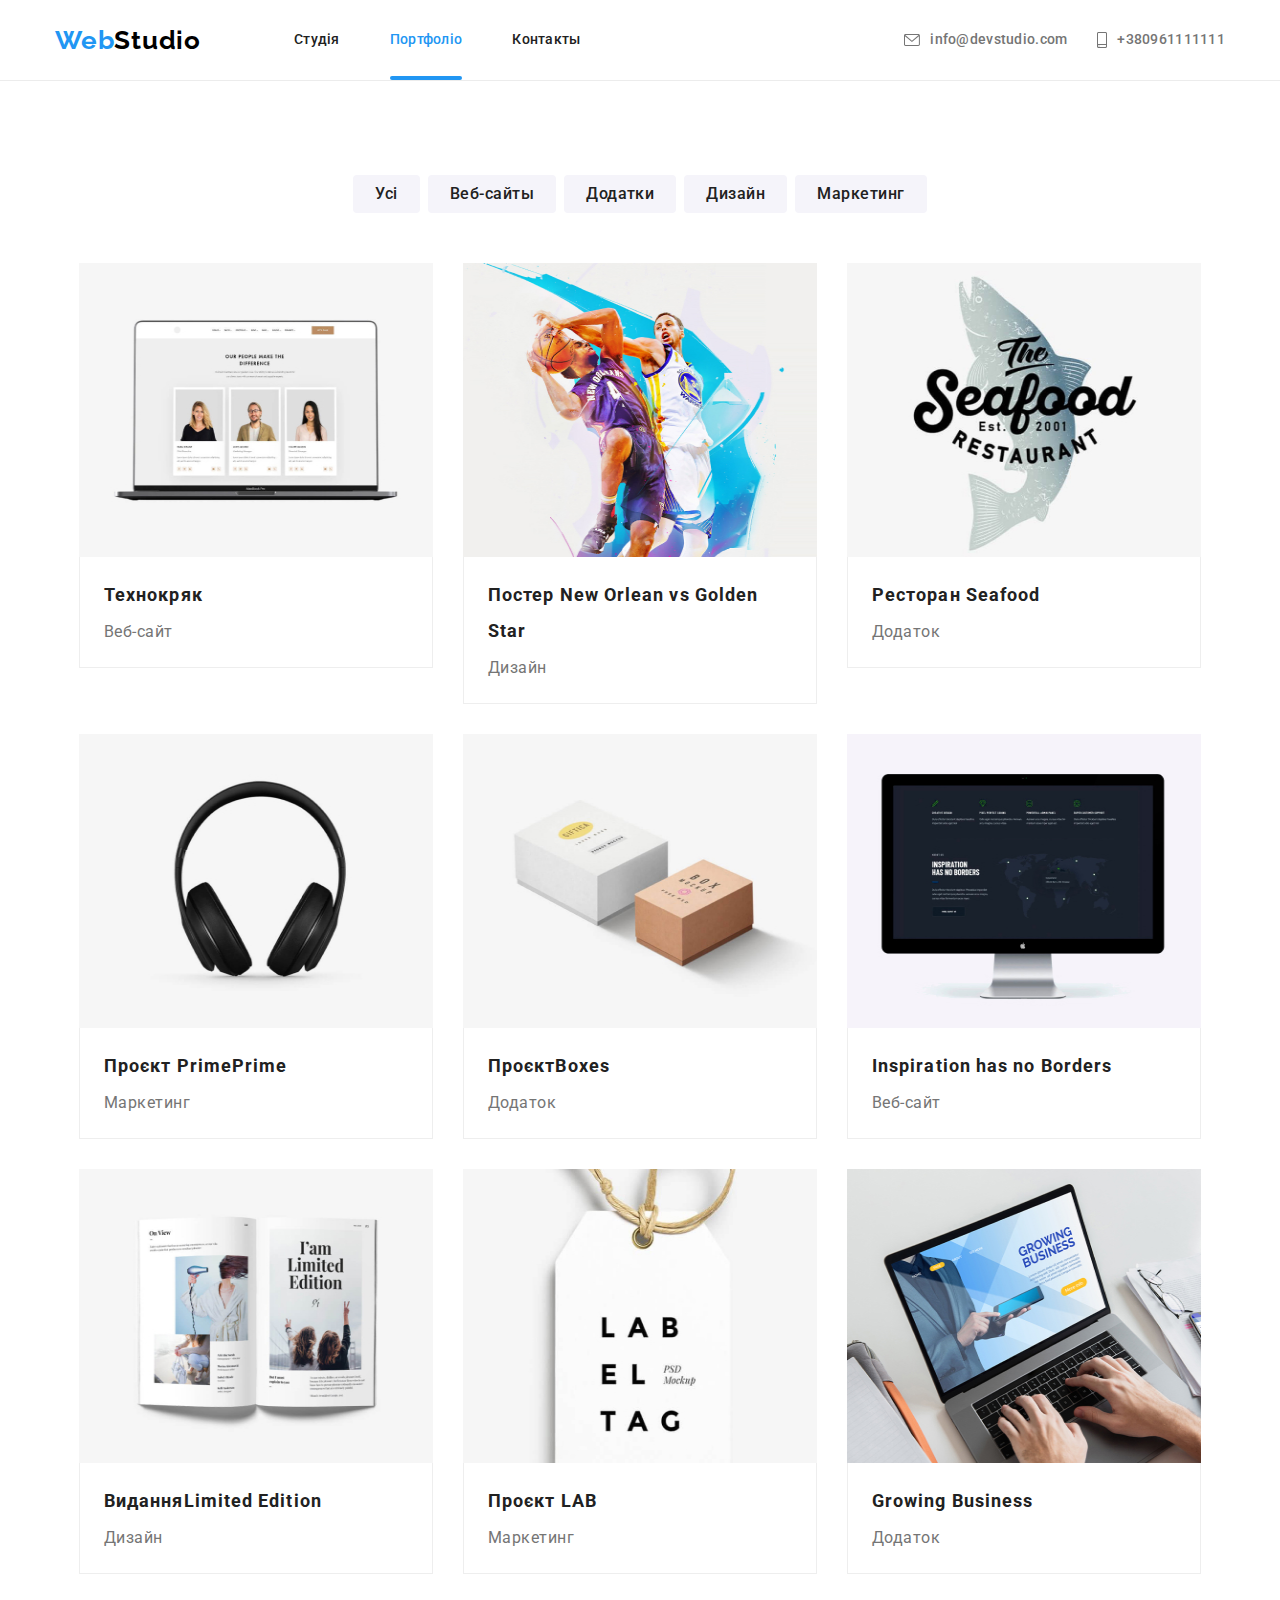
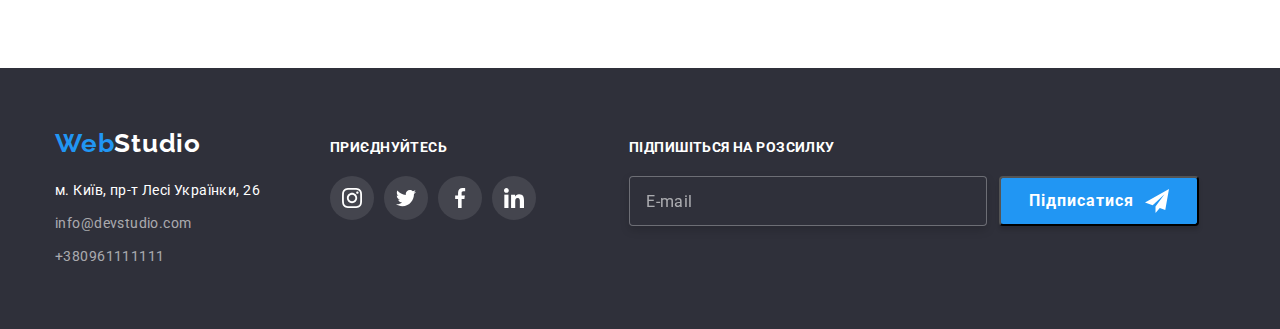
==== commit d6366903: "finish" ====
--- a/portfolio.html
+++ b/portfolio.html
@@ -70,6 +70,75 @@
             </a>
           </li>
         </ul>
+
+        <button
+          type="button"
+          class="menu-button js-open-menu"
+          data-menu-button
+          aria-expanded="false"
+        >
+          <svg width="40" height="40" aria-label="Перемикач мобільного меню">
+            <use
+              class="menu-open"
+              href="./images/stydi/symbol-defs.svg#icon-menu_burger"
+            ></use>
+          </svg>
+        </button>
+
+        <div class="menu-container js-menu-container">
+          <button type="button" class="menu-cross js-close-menu">
+            <svg width="40" height="40">
+              <use
+                class="menu-close"
+                href="./images/stydi/symbol-defs.svg#icon-mobile_close"
+              ></use>
+            </svg>
+          </button>
+
+          <ul class="mobile-menu">
+            <li class="mobile-menu__item">
+              <a href="./index.html" class="mobile-menu__link">Студія</a>
+            </li>
+            <li class="mobile-menu__item">
+              <a
+                href="./portfolio.html"
+                class="mobile-menu__link mobile-menu__link--current"
+                >Портфоліо</a
+              >
+            </li>
+            <li class="mobile-menu__item">
+              <a href="#" class="mobile-menu__link">Контакти</a>
+            </li>
+          </ul>
+
+          <ul class="contacts-menu">
+            <li class="contacts-menu__item">
+              <a href="tel:+380961111111" class="contacts-menu__tel">
+                +38 096 111 11 11
+              </a>
+            </li>
+            <li class="contacts-menu__item">
+              <a href="mailto:info@devstudio.com" class="contacts-menu__mail">
+                info@devstudio.com
+              </a>
+            </li>
+          </ul>
+
+          <ul class="social-menu">
+            <li class="social-menu__item">
+              <a href="#" class="social-menu__link">Instagram</a>
+            </li>
+            <li class="social-menu__item">
+              <a href="#" class="social-menu__link">Twitter</a>
+            </li>
+            <li class="social-menu__item">
+              <a href="#" class="social-menu__link">Facebook</a>
+            </li>
+            <li class="social-menu__item">
+              <a href="#" class="social-menu__link">LinkedIn</a>
+            </li>
+          </ul>
+        </div>
       </div>
     </header>
 
@@ -442,5 +511,7 @@
         </div>
       </div>
     </footer>
+
+    <script src="./js/mobile-menu.js"></script>
   </body>
 </html>
--- a/css/main.min.css
+++ b/css/main.min.css
@@ -1 +1 @@
-@import"https: //fonts.googleapis.com/css2?family=Raleway:wght@700&family=Roboto:wght@400;500;700;900&display=swap";/*! modern-normalize v1.1.0 | MIT License | https://github.com/sindresorhus/modern-normalize */*,::before,::after{-webkit-box-sizing:border-box;box-sizing:border-box}html{-moz-tab-size:4;-o-tab-size:4;tab-size:4}html{line-height:1.15;-webkit-text-size-adjust:100%}body{margin:0}body{font-family:system-ui,-apple-system,"Segoe UI",Roboto,Helvetica,Arial,sans-serif,"Apple Color Emoji","Segoe UI Emoji"}hr{height:0;color:inherit}abbr[title]{-webkit-text-decoration:underline dotted;text-decoration:underline dotted}b,strong{font-weight:bolder}code,kbd,samp,pre{font-family:ui-monospace,SFMono-Regular,Consolas,"Liberation Mono",Menlo,monospace;font-size:1em}small{font-size:80%}sub,sup{font-size:75%;line-height:0;position:relative;vertical-align:baseline}sub{bottom:-0.25em}sup{top:-0.5em}table{text-indent:0;border-color:inherit}button,input,optgroup,select,textarea{font-family:inherit;font-size:100%;line-height:1.15;margin:0}button,select{text-transform:none}button,[type=button],[type=reset],[type=submit]{--webkit-appearance: button}::-moz-focus-inner{border-style:none;padding:0}:-moz-focusring{outline:1px dotted ButtonText}:-moz-ui-invalid{box-shadow:none}legend{padding:0}progress{vertical-align:baseline}::-webkit-inner-spin-button,::-webkit-outer-spin-button{height:auto}[type=search]{--webkit-appearance: textfield;outline-offset:-2px}::-webkit-search-decoration{-webkit-appearance:none}::-webkit-file-upload-button{-webkit-appearance:button;font:inherit}summary{display:list-item}body{background-color:#fff;color:#212121;font-family:"Roboto",sans-serif}:root{--basic-text-color: #212121;--secondary-text-color: #757575;--brend-color1: #2196F3;--brend-color2: #757575;--transition-color: color 250ms cubic-bezier(0.4, 0, 0.2, 1);--transition-background-color: background-color 250ms cubic-bezier(0.4, 0, 0.2, 1);--transition-border: border 250ms cubic-bezier(0.4, 0, 0.2, 1)}h1,h2,h3,h4,h5,h6,p{margin:0}ul{margin:0;padding:0}img{display:block;max-width:100%}button{cursor:pointer}.visually-hidden{position:absolute;white-space:nowrap;width:1px;height:1px;overflow:hidden;border:0;padding:0;clip:rect(0 0 0 0);-webkit-clip-path:inset(50%);clip-path:inset(50%);margin:-1px}.portfolio,.clients,.team,.example,.advantage{padding-top:60px;padding-bottom:60px}@media screen and (min-width: 1200px){.portfolio,.clients,.team,.example,.advantage{padding-top:94px;padding-bottom:94px}}.portfolio-container,.footer-container,.clients-container,.team__container,.example,.advantage__container,.header__container{padding-left:15px;padding-right:15px;margin:0 auto}@media screen and (min-width: 480px){.portfolio-container,.footer-container,.clients-container,.team__container,.example,.advantage__container,.header__container{max-width:480px}}@media screen and (min-width: 768px){.portfolio-container,.footer-container,.clients-container,.team__container,.example,.advantage__container,.header__container{max-width:768px}}@media screen and (min-width: 1200px){.portfolio-container,.footer-container,.clients-container,.team__container,.example,.advantage__container,.header__container{max-width:1200px}}.portfolio__link,.footer-contact__link,.clients__link,.social__link,.header-contact__link,.header-nav__link,.logo{text-decoration:none}.portfolio__list,.buttton__nav--list,.footer-social__list,.footer-contact__list,.clients__list,.team-social__list,.team__list,.example__list,.advantage__list,.header-contact,.header-nav__list{list-style:none}.header{background-color:#fff;border-bottom:1px solid #ececec}.header__container{display:-webkit-box;display:-ms-flexbox;display:flex;-webkit-box-pack:justify;-ms-flex-pack:justify;justify-content:space-between;-webkit-box-align:center;-ms-flex-align:center;align-items:center}.logo--color{color:#000}.logo--accent{color:var(--brend-color1)}.logo{display:block;-webkit-box-align:center;-ms-flex-align:center;align-items:center;font-family:Raleway;font-weight:700;font-size:24px;line-height:1.16;letter-spacing:.03em}@media screen and (min-width: 1200px){.logo{font-size:26px;line-height:1.19}}.header-nav__list{margin-left:93px;display:-webkit-box;display:-ms-flexbox;display:flex}.header-nav__list .header-nav__item+.header-nav__item{margin-left:50px}@media screen and (max-width: 767px){.header-nav__list{display:none}}@media screen and (min-width: 768px){.header-nav__item{display:-webkit-box;display:-ms-flexbox;display:flex}}.header-nav__link{position:relative;display:block;color:inherit;font-family:inherit;font-weight:500;font-size:14px;line-height:1.14;letter-spacing:.02em;padding-top:32px;padding-bottom:32px;color:currentColor;-webkit-transition:var(--transition-color);transition:var(--transition-color)}.header-nav__link--current{color:var(--brend-color1)}.header-nav__link:hover,.header-nav__link:focus{color:var(--brend-color1)}.header-nav__link--active::after{content:"";position:absolute;display:block;width:100%;height:4px;bottom:0;left:0px;border-radius:2px;background-color:var(--brend-color1)}.header-contact__icon{display:-webkit-inline-box;display:-ms-inline-flexbox;display:inline-flex;margin-right:10px;fill:currentColor}.header-contact{display:-webkit-box;display:-ms-flexbox;display:flex;color:var(--secondary-text-color);font-family:inherit;font-weight:500;font-size:14px;line-height:1.14;letter-spacing:.02em;margin-left:auto}@media screen and (max-width: 1199px){.header-contact{display:inline-grid;gap:10px}}@media screen and (max-width: 767px){.header-contact{display:none}}.header-contact__item{margin-left:30px}.header-contact__link{display:-webkit-inline-box;display:-ms-inline-flexbox;display:inline-flex;padding-top:32px;padding-bottom:32px;-webkit-box-align:center;-ms-flex-align:center;align-items:center;color:inherit;-webkit-transition:var(--transition-color);transition:var(--transition-color)}.header-contact__link:hover,.header-contact__link:focus{color:var(--brend-color1)}@media screen and (max-width: 1199px){.header-contact__link{padding:0}}.hero{margin:0 auto;background-color:#c4c4c4;background-image:-webkit-gradient(linear, left top, left bottom, from(rgba(47, 48, 58, 0.4)), to(rgba(47, 48, 58, 0.4))),url(/images/stydi/hero-mobile.jpg);background-image:linear-gradient(rgba(47, 48, 58, 0.4), rgba(47, 48, 58, 0.4)),url(/images/stydi/hero-mobile.jpg);background-repeat:no-repeat;background-position:center;background-size:cover;padding:118px 60px;text-align:center;text-align:center;max-width:480px;min-height:400px}@media(min-device-pixel-ratio: 2),(-webkit-min-device-pixel-ratio: 2),(min-resolution: 192dpi),(min-resolution: 2dppx){.hero{background-image:-webkit-gradient(linear, left top, right top, from(rgba(47, 48, 58, 0.4)), to(rgba(47, 48, 58, 0.4))),url(/images/stydi/hero-mobile@2x.jpg);background-image:linear-gradient(to right, rgba(47, 48, 58, 0.4), rgba(47, 48, 58, 0.4)),url(/images/stydi/hero-mobile@2x.jpg)}}@media screen and (min-width: 768px){.hero{max-width:768px;background-image:-webkit-gradient(linear, left top, left bottom, from(rgba(47, 48, 58, 0.4)), to(rgba(47, 48, 58, 0.4))),url(/images/stydi/hero-tablet.jpg);background-image:linear-gradient(rgba(47, 48, 58, 0.4), rgba(47, 48, 58, 0.4)),url(/images/stydi/hero-tablet.jpg)}}@media screen and (min-width: 768px)and (min-device-pixel-ratio: 2),screen and (min-width: 768px)and (-webkit-min-device-pixel-ratio: 2),screen and (min-width: 768px)and (min-resolution: 192dpi),screen and (min-width: 768px)and (min-resolution: 2dppx){.hero{background-image:-webkit-gradient(linear, left top, right top, from(rgba(47, 48, 58, 0.4)), to(rgba(47, 48, 58, 0.4))),url(/images/stydi/hero-tablet@2x.jpg);background-image:linear-gradient(to right, rgba(47, 48, 58, 0.4), rgba(47, 48, 58, 0.4)),url(/images/stydi/hero-tablet@2x.jpg)}}@media screen and (min-width: 1200px){.hero{max-width:1600px;background-image:-webkit-gradient(linear, left top, left bottom, from(rgba(47, 48, 58, 0.4)), to(rgba(47, 48, 58, 0.4))),url(/images/stydi/hero-desk.jpg);background-image:linear-gradient(rgba(47, 48, 58, 0.4), rgba(47, 48, 58, 0.4)),url(/images/stydi/hero-desk.jpg);padding:200px 0px}}@media screen and (min-width: 1200px)and (min-device-pixel-ratio: 2),screen and (min-width: 1200px)and (-webkit-min-device-pixel-ratio: 2),screen and (min-width: 1200px)and (min-resolution: 192dpi),screen and (min-width: 1200px)and (min-resolution: 2dppx){.hero{background-image:-webkit-gradient(linear, left top, right top, from(rgba(47, 48, 58, 0.4)), to(rgba(47, 48, 58, 0.4))),url(/images/stydi/hero-desk@2x.jpg);background-image:linear-gradient(to right, rgba(47, 48, 58, 0.4), rgba(47, 48, 58, 0.4)),url(/images/stydi/hero-desk@2x.jpg)}}.hero__title{font-family:inherit;font-weight:900;font-size:26px;line-height:1.61;text-align:center;letter-spacing:.06em;text-transform:uppercase;color:#fff}@media screen and (min-width: 1200px){.hero__title{font-size:44px;line-height:1.36}}.hero__btn{display:inline-block;font-family:inherit;font-weight:700;font-size:16px;line-height:1.88;text-align:center;letter-spacing:.06em;background-color:var(--brend-color1);color:#fff;border-radius:4px;border:none;padding:10px 32px;margin-top:30px;-webkit-transition:var(--transition-background-color);transition:var(--transition-background-color)}@media screen and (min-width: 1200px){.hero__btn{min-width:216px}}.hero__btn:hover,.hero__btn:focus{background-color:#188ce8}@media screen and (min-width: 768px){.advantage__list{display:-webkit-box;display:-ms-flexbox;display:flex;-ms-flex-wrap:wrap;flex-wrap:wrap;gap:30px}}.advantage__item{margin-bottom:30px}@media screen and (min-width: 768px){.advantage__item{width:354px;margin-bottom:0px}}@media screen and (min-width: 1200px){.advantage__item{width:270px}}.advantage-container__icon{display:-webkit-box;display:-ms-flexbox;display:flex;height:120px;-webkit-box-pack:center;-ms-flex-pack:center;justify-content:center;-webkit-box-align:center;-ms-flex-align:center;align-items:center;background:#f5f4fa;border-radius:4px}@media screen and (min-width: 768px){.advantage-container__icon{width:354px}}@media screen and (min-width: 1200px){.advantage-container__icon{width:270px}}.advantage__icon{width:70px;height:70px}.advantage__title{margin-top:30px;font-family:inherit;font-weight:700;font-size:14px;line-height:1.14;letter-spacing:.03em;color:var(--basic-text-color)}@media screen and (max-width: 767px){.advantage__title{text-align:center}}.advantage__text{margin-top:10px;font-family:inherit;font-size:14px;line-height:1.71;letter-spacing:.03em;color:var(--secondary-text-color)}.example{display:none;padding-top:0px}@media screen and (min-width: 1200px){.example{display:-webkit-box;display:-ms-flexbox;display:flex}}.example__title{font-family:inherit;font-weight:700;font-size:36px;line-height:1.16;text-align:center;letter-spacing:.03em;color:var(--basic-text-color)}.example__list{display:-webkit-box;display:-ms-flexbox;display:flex;margin-top:50px}.example__item+.example__item{margin-left:30px}.example__thumb{display:-webkit-inline-box;display:-ms-inline-flexbox;display:inline-flex;position:relative}.example__text{display:-webkit-box;display:-ms-flexbox;display:flex;position:absolute;-webkit-box-pack:center;-ms-flex-pack:center;justify-content:center;-webkit-box-align:center;-ms-flex-align:center;align-items:center;bottom:0;width:100%;height:70px;font-family:inherit;font-weight:700;font-size:14px;line-height:1.14;text-align:center;letter-spacing:.03em;text-transform:uppercase;background-image:-webkit-gradient(linear, left top, left bottom, from(rgba(47, 48, 58, 0.8)), to(rgba(47, 48, 58, 0.8)));background-image:linear-gradient(rgba(47, 48, 58, 0.8), rgba(47, 48, 58, 0.8));color:#fff}.team{background-color:#f5f4fa}.team__title{font-family:inherit;font-weight:700;font-size:28px;line-height:1.178;text-align:center;letter-spacing:.03em;color:var(--basic-text-color);margin-bottom:30px}@media screen and (min-width: 1200px){.team__title{font-size:36px;line-height:1.16;margin-bottom:50px}}.card__list{display:-webkit-box;display:-ms-flexbox;display:flex;-ms-flex-wrap:wrap;flex-wrap:wrap}.team__list{gap:30px}.team__item{width:450px}@media screen and (min-width: 768px){.team__item{width:354px}}@media screen and (min-width: 1200px){.team__item{width:270px}}.team__img{width:100%}.team__employee{background-color:#fff;padding:30px 0px 30px 0px;-webkit-box-shadow:0px 1px 3px rgba(0,0,0,.12),0px 1px 1px rgba(0,0,0,.14),0px 2px 1px rgba(0,0,0,.2);box-shadow:0px 1px 3px rgba(0,0,0,.12),0px 1px 1px rgba(0,0,0,.14),0px 2px 1px rgba(0,0,0,.2);border-radius:0px 0px 4px 4px}.team__subtitle{margin-top:0px;font-family:inherit;font-weight:500;font-size:16px;line-height:1.18;text-align:center;letter-spacing:.03em;color:var(--basic-text-color)}.team__text{margin-top:10px;font-family:inherit;font-size:16px;line-height:1.18;text-align:center;letter-spacing:.03em;color:var(--secondary-text-color)}.social__list{display:-webkit-box;display:-ms-flexbox;display:flex;-webkit-box-pack:center;-ms-flex-pack:center;justify-content:center;gap:10px}.social__item{width:44px;height:44px}.social__link{display:-webkit-box;display:-ms-flexbox;display:flex;width:100%;height:100%;-webkit-box-align:center;-ms-flex-align:center;align-items:center;-webkit-box-pack:center;-ms-flex-pack:center;justify-content:center;border-radius:50%}.team-social__list{margin-top:16px}.team-social__link{background-color:#fff;color:#afb1b8;-webkit-transition:color 250ms cubic-bezier(0.4, 0, 0.2, 1),background-color 250ms cubic-bezier(0.4, 0, 0.2, 1);transition:color 250ms cubic-bezier(0.4, 0, 0.2, 1),background-color 250ms cubic-bezier(0.4, 0, 0.2, 1)}.team-social__link:hover,.team-social__link:focus{color:#fff;background-color:#2196f3}.team-social__icon{fill:currentColor}.clients__title{margin-bottom:30px;font-family:inherit;font-weight:700;font-size:28px;line-height:1.178;text-align:center;letter-spacing:.03em;color:var(--basic-text-color)}@media screen and (min-width: 1200px){.clients__title{margin-bottom:50px;font-size:36px;line-height:1.16}}.clients__list{display:-webkit-box;display:-ms-flexbox;display:flex;-ms-flex-wrap:wrap;flex-wrap:wrap;-webkit-box-pack:center;-ms-flex-pack:center;justify-content:center;-webkit-box-align:center;-ms-flex-align:center;align-items:center;gap:30px}.clients__link{display:-webkit-inline-box;display:-ms-inline-flexbox;display:inline-flex;width:210px;height:92px;border:1px solid #afb1b8;border-radius:4px;outline:none;fill:#afb1b8;-webkit-box-pack:center;-ms-flex-pack:center;justify-content:center;-webkit-box-align:center;-ms-flex-align:center;align-items:center;-webkit-transition:fill 250ms cubic-bezier(0.4, 0, 0.2, 1),var(--transition-border);transition:fill 250ms cubic-bezier(0.4, 0, 0.2, 1),var(--transition-border)}@media screen and (min-width: 768){.clients__link{width:226px}}@media screen and (min-width: 1200px){.clients__link{width:170px}}.clients__link:hover,.clients__link:focus{fill:var(--brend-color1);border:1px solid #2196f3}.clients__icon{display:-webkit-inline-box;display:-ms-inline-flexbox;display:inline-flex;width:106px;height:60px}.footer{background:#2f303a;padding:60px 0px 60px 0px}.footer-container{display:-webkit-box;display:-ms-flexbox;display:flex;-webkit-box-align:baseline;-ms-flex-align:baseline;align-items:baseline}@media screen and (max-width: 767px){.footer-container{display:block}}@media screen and (min-width: 768px)and (max-width: 1199px){.footer-container{-ms-flex-wrap:wrap;flex-wrap:wrap;-webkit-box-pack:center;-ms-flex-pack:center;justify-content:center}}@media screen and (max-width: 767px){.footer-blok{text-align:center}}@media screen and (min-width: 767px)and (max-width: 1199px){.footer-blok{margin-right:165px}}.footer__logo--color{color:#fff}.footer__logo--accent{color:var(--brend-color1)}.footer-contact__list{margin-top:20px}.footer-contact__link{font-family:inherit;font-style:normal;font-size:14px;line-height:1.71;letter-spacing:.03em;-webkit-transition:var(--transition-color);transition:var(--transition-color)}.footer-contact__link--color{color:#fff}.footer-contact__link--colour{color:rgba(255,255,255,.6)}.footer-contact__link:hover,.footer-contact__link:focus{color:#2196f3}.footer-contact__item+.footer-contact__item{margin-top:9px}@media screen and (min-width: 1200px){.footer-social{margin-left:70px}}.footer-social__title{font-family:inherit;font-weight:700;font-size:14px;line-height:1.14;letter-spacing:.03em;text-transform:uppercase;color:#fff}@media screen and (max-width: 767px){.footer-social__title{text-align:center;margin-top:60px}}.footer-social__list{margin-top:20px}.footer-social__link{background-color:rgba(255,255,255,.1);fill:#fff;-webkit-transition:background-color 250ms cubic-bezier(0.4, 0, 0.2, 1);transition:background-color 250ms cubic-bezier(0.4, 0, 0.2, 1)}.footer-social__link:hover,.footer-social__link:focus{background-color:var(--brend-color1)}@media screen and (min-width: 1200px){.subscription{margin-left:93px;display:-webkit-inline-box;display:-ms-inline-flexbox;display:inline-flex;-webkit-box-align:end;-ms-flex-align:end;align-items:flex-end}}.subscription__box{display:-webkit-box;display:-ms-flexbox;display:flex;-webkit-box-orient:vertical;-webkit-box-direction:normal;-ms-flex-direction:column;flex-direction:column}@media screen and (max-width: 1199px){.subscription__box{-webkit-box-align:center;-ms-flex-align:center;align-items:center;margin-top:60px}}.subscription__label{font-family:inherit;font-weight:700;font-size:14px;line-height:1.14;letter-spacing:.03em;text-transform:uppercase;color:#fff;margin-bottom:20px}.subscription__input{width:358px;height:50px;outline:none;border:1px solid rgba(255,255,255,.3);-webkit-filter:drop-shadow(0px 4px 4px rgba(0, 0, 0, 0.15));filter:drop-shadow(0px 4px 4px rgba(0, 0, 0, 0.15));border-radius:4px;background-color:#2f303a;color:#fff;padding:0 16px 0 16px}@media screen and (max-width: 767px){.subscription__input{width:100%}}@media screen and (min-width: 768px)and (max-width: 1199px){.subscription__input{width:450px}}.subscription__input::-webkit-input-placeholder{display:-webkit-box;display:flex;font-family:inherit;font-size:16px;line-height:1.25;-webkit-box-align:center;align-items:center;letter-spacing:.03em;color:rgba(255,255,255,.6)}.subscription__input::-moz-placeholder{display:flex;font-family:inherit;font-size:16px;line-height:1.25;align-items:center;letter-spacing:.03em;color:rgba(255,255,255,.6)}.subscription__input:-ms-input-placeholder{display:-ms-flexbox;display:flex;font-family:inherit;font-size:16px;line-height:1.25;-ms-flex-align:center;align-items:center;letter-spacing:.03em;color:rgba(255,255,255,.6)}.subscription__input::-ms-input-placeholder{display:-ms-flexbox;display:flex;font-family:inherit;font-size:16px;line-height:1.25;-ms-flex-align:center;align-items:center;letter-spacing:.03em;color:rgba(255,255,255,.6)}.subscription__input::placeholder{display:-webkit-box;display:-ms-flexbox;display:flex;font-family:inherit;font-size:16px;line-height:1.25;-webkit-box-align:center;-ms-flex-align:center;align-items:center;letter-spacing:.03em;color:rgba(255,255,255,.6)}.subscription__button{display:-webkit-box;display:-ms-flexbox;display:flex;position:relative;width:200px;height:50px;padding-left:28px;font-family:inherit;font-weight:700;font-size:16px;line-height:1.88;-webkit-box-align:center;-ms-flex-align:center;align-items:center;text-align:center;letter-spacing:.06em;background-color:var(--brend-color1);-webkit-box-shadow:0px 4px 4px rgba(0,0,0,.15);box-shadow:0px 4px 4px rgba(0,0,0,.15);border-radius:4px;fill:#fff;color:#fff}@media screen and (max-width: 1199px){.subscription__button{margin-top:20px;margin-left:auto;margin-right:auto}}@media screen and (min-width: 1200px){.subscription__button{margin-left:12px}}.subscription__icon{position:absolute;top:50%;right:28px;-webkit-transform:translateY(-50%);transform:translateY(-50%)}.backdrop{position:fixed;top:0;left:0;width:100%;height:100%;background-color:rgba(0,0,0,.2);-webkit-transition:opacity 250ms cubic-bezier(0.4, 0, 0.2, 1),visibility 250ms cubic-bezier(0.4, 0, 0.2, 1),-webkit-transform 250ms cubic-bezier(0.4, 0, 0.2, 1);transition:opacity 250ms cubic-bezier(0.4, 0, 0.2, 1),visibility 250ms cubic-bezier(0.4, 0, 0.2, 1),-webkit-transform 250ms cubic-bezier(0.4, 0, 0.2, 1);transition:opacity 250ms cubic-bezier(0.4, 0, 0.2, 1),visibility 250ms cubic-bezier(0.4, 0, 0.2, 1),transform 250ms cubic-bezier(0.4, 0, 0.2, 1);transition:opacity 250ms cubic-bezier(0.4, 0, 0.2, 1),visibility 250ms cubic-bezier(0.4, 0, 0.2, 1),transform 250ms cubic-bezier(0.4, 0, 0.2, 1),-webkit-transform 250ms cubic-bezier(0.4, 0, 0.2, 1);-webkit-transform:scale(100%) rotate(360deg);transform:scale(100%) rotate(360deg)}.modal{position:absolute;top:50%;left:50%;-webkit-transform:translate(-50%, -50%);transform:translate(-50%, -50%);width:100%;max-width:528px;padding:40px 40px;background-color:#fff;-webkit-box-shadow:0px 1px 3px rgba(0,0,0,.12),0px 1px 1px rgba(0,0,0,.14),0px 2px 1px rgba(0,0,0,.2);box-shadow:0px 1px 3px rgba(0,0,0,.12),0px 1px 1px rgba(0,0,0,.14),0px 2px 1px rgba(0,0,0,.2);border-radius:4px}.modal__title{font-family:inherit;font-weight:700;font-size:20px;line-height:1.15;text-align:center;letter-spacing:.03em;color:var(--basic-text-color)}.modal__close{position:absolute;top:8px;right:8px;width:30px;height:30px;border:1px solid rgba(0,0,0,.1);border-radius:50%;fill:#000;background-color:#fff;display:-webkit-inline-box;display:-ms-inline-flexbox;display:inline-flex;-webkit-box-align:center;-ms-flex-align:center;align-items:center;-webkit-box-pack:center;-ms-flex-pack:center;justify-content:center;-webkit-transition:fill 250ms cubic-bezier(0.4, 0, 0.2, 1);transition:fill 250ms cubic-bezier(0.4, 0, 0.2, 1)}.modal__close:hover,.modal__close:focus{fill:var(--brend-color1)}.is-hidden{visibility:hidden;opacity:0;pointer-events:none;-webkit-transform:scale(0%) rotate(-360deg);transform:scale(0%) rotate(-360deg)}.form{width:448px;margin-left:auto;margin-right:auto;margin-top:12px}.form__label{display:-webkit-inline-box;display:-ms-inline-flexbox;display:inline-flex;font-family:inherit;font-weight:400;font-size:12px;line-height:1.16;letter-spacing:.01em;color:var(--secondary-text-color);margin-bottom:4px}.form__input{display:-webkit-box;display:-ms-flexbox;display:flex;width:100%;height:40px;padding-left:42px;padding-right:12px;border:1px solid rgba(33,33,33,.2);border-radius:4px;outline:none;cursor:pointer;margin-bottom:10px;-webkit-transition:border-color 250ms cubic-bezier(0.4, 0, 0.2, 1);transition:border-color 250ms cubic-bezier(0.4, 0, 0.2, 1)}.form__textarea{width:100%;height:120px;padding:12px 16px;border:1px solid rgba(33,33,33,.2);border-radius:4px;outline:none;cursor:pointer;resize:none;margin-bottom:20px;-webkit-transition:border-color 250ms cubic-bezier(0.4, 0, 0.2, 1);transition:border-color 250ms cubic-bezier(0.4, 0, 0.2, 1)}.form__textarea::-webkit-input-placeholder{font-family:inherit;font-weight:400;font-size:12px;line-height:1.16;letter-spacing:.01em;color:var(--secondary-text-color)}.form__textarea::-moz-placeholder{font-family:inherit;font-weight:400;font-size:12px;line-height:1.16;letter-spacing:.01em;color:var(--secondary-text-color)}.form__textarea:-ms-input-placeholder{font-family:inherit;font-weight:400;font-size:12px;line-height:1.16;letter-spacing:.01em;color:var(--secondary-text-color)}.form__textarea::-ms-input-placeholder{font-family:inherit;font-weight:400;font-size:12px;line-height:1.16;letter-spacing:.01em;color:var(--secondary-text-color)}.form__textarea::placeholder{font-family:inherit;font-weight:400;font-size:12px;line-height:1.16;letter-spacing:.01em;color:var(--secondary-text-color)}.form__textarea:focus{border-color:var(--brend-color1)}.form__input:focus{border-color:#2196f3}.form__input:focus+.form__icon{fill:#2196f3}.form__field{position:relative}.form__icon{position:absolute;top:50%;left:12px;-webkit-transform:translateY(-50%);transform:translateY(-50%);fill:#212121;-webkit-transition:fill 250ms cubic-bezier(0.4, 0, 0.2, 1);transition:fill 250ms cubic-bezier(0.4, 0, 0.2, 1)}.form__button{display:-webkit-box;display:-ms-flexbox;display:flex;margin-top:30px;text-align:center;margin-left:auto;margin-right:auto;padding:10px 52px;font-family:inherit;font-weight:700;font-size:16px;line-height:1.88;-webkit-box-align:center;-ms-flex-align:center;align-items:center;letter-spacing:.06em;color:#fff;background-color:var(--brend-color1);-webkit-box-shadow:0px 4px 4px rgba(0,0,0,.15);box-shadow:0px 4px 4px rgba(0,0,0,.15);border-radius:4px;border:none;-webkit-transition:var(--transition-background-color);transition:var(--transition-background-color)}.form__button:hover,.form__button:focus{background-color:#188ce8}.checkbox{display:-webkit-box;display:-ms-flexbox;display:flex;margin-left:13px}.checkbox__input{-webkit-appearance:none;-moz-appearance:none;appearance:none;padding-left:20px}.checkbox__icon{position:absolute;margin:4px 8px 0 0;fill:rgba(0,0,0,0);border:2px solid #212121;border-radius:3px;width:16px;height:15px}.checkbox__input:checked+.checkbox__icon{fill:#fff;background-color:var(--brend-color1);border-color:var(--brend-color1)}.checkbox__label{position:relative;font-family:inherit;font-weight:400;font-size:14px;line-height:1.71;letter-spacing:.03em;color:#757575}.checkbox__link{font-family:inherit;font-weight:400;font-size:14px;line-height:1.71;letter-spacing:.03em;-webkit-text-decoration-line:underline;text-decoration-line:underline;color:var(--brend-color1)}.buttton__nav--list{display:-webkit-box;display:-ms-flexbox;display:flex;margin-bottom:40px;-ms-flex-wrap:wrap;flex-wrap:wrap;-ms-flex-item-align:start;align-self:start;gap:8px}@media screen and (min-width: 768px){.buttton__nav--list{-webkit-box-pack:center;-ms-flex-pack:center;justify-content:center;margin-bottom:30px}}@media screen and (min-width: 1200px){.buttton__nav--list{margin-bottom:50px}}.buttton__nav--list .button__nav--button{font-family:inherit;font-weight:500;font-size:16px;line-height:1.62;text-align:center;letter-spacing:.03em;color:var(--basic-text-color);background:#f5f4fa;border-radius:4px;border:none;padding:6px 22px;-webkit-transition:var(--transition-background-color),var(--transition-color),-webkit-box-shadow 250ms cubic-bezier(0.4, 0, 0.2, 1);transition:var(--transition-background-color),var(--transition-color),-webkit-box-shadow 250ms cubic-bezier(0.4, 0, 0.2, 1);transition:var(--transition-background-color),var(--transition-color),box-shadow 250ms cubic-bezier(0.4, 0, 0.2, 1);transition:var(--transition-background-color),var(--transition-color),box-shadow 250ms cubic-bezier(0.4, 0, 0.2, 1),-webkit-box-shadow 250ms cubic-bezier(0.4, 0, 0.2, 1)}.buttton__nav--list .button__nav--button:hover,.buttton__nav--list .button__nav--button:focus{background-color:var(--brend-color1);color:#fff;-webkit-box-shadow:0px 3px 1px rgba(0,0,0,.1),0px 1px 2px rgba(0,0,0,.08),0px 2px 2px rgba(0,0,0,.12);box-shadow:0px 3px 1px rgba(0,0,0,.1),0px 1px 2px rgba(0,0,0,.08),0px 2px 2px rgba(0,0,0,.12)}.portfolio__list{gap:30px;-webkit-box-pack:center;-ms-flex-pack:center;justify-content:center}.portfolio__item{max-width:370px;height:auto;-webkit-transition:-webkit-box-shadow 250ms cubic-bezier(0.4, 0, 0.2, 1);transition:-webkit-box-shadow 250ms cubic-bezier(0.4, 0, 0.2, 1);transition:box-shadow 250ms cubic-bezier(0.4, 0, 0.2, 1);transition:box-shadow 250ms cubic-bezier(0.4, 0, 0.2, 1), -webkit-box-shadow 250ms cubic-bezier(0.4, 0, 0.2, 1)}.portfolio__item:hover{-webkit-box-shadow:0px 1px 1px rgba(0,0,0,.12),0px 4px 4px rgba(0,0,0,.06),1px 4px 6px rgba(0,0,0,.16);box-shadow:0px 1px 1px rgba(0,0,0,.12),0px 4px 4px rgba(0,0,0,.06),1px 4px 6px rgba(0,0,0,.16)}.portfolio__link{cursor:pointer}.portfolio__link:hover .portfolio__thumb--text{-webkit-transform:translateY(0);transform:translateY(0)}.portfolio__thumb{position:relative;overflow:hidden;width:100%}.portfolio__thumb--text{position:absolute;top:0;left:0;width:100%;height:100%;-webkit-transform:translateY(101%);transform:translateY(101%);-webkit-transition:-webkit-transform 250ms cubic-bezier(0.4, 0, 0.2, 1);transition:-webkit-transform 250ms cubic-bezier(0.4, 0, 0.2, 1);transition:transform 250ms cubic-bezier(0.4, 0, 0.2, 1);transition:transform 250ms cubic-bezier(0.4, 0, 0.2, 1), -webkit-transform 250ms cubic-bezier(0.4, 0, 0.2, 1);padding:63px 24px;font-family:inherit;font-size:18px;line-height:1.56;letter-spacing:.03em;color:#fff;background-color:rgba(33,150,243,.9)}.portfolio__thumb--img{width:100%}.portfolio-description{-webkit-box-orient:vertical;-webkit-box-direction:normal;-ms-flex-direction:column;flex-direction:column;-webkit-box-align:normal;-ms-flex-align:normal;align-items:normal;border-bottom:1px solid #eee;border-left:1px solid #eee;border-right:1px solid #eee;padding:20px 24px}.portfolio-description__title{font-family:inherit;font-weight:700;font-size:18px;line-height:2;letter-spacing:.06em;color:var(--basic-text-color);margin-bottom:4px}.portfolio-description __text{font-family:inherit;font-size:16px;line-height:1.88;letter-spacing:.03em;color:var(--secondary-text-color)}.header-burger{display:none}@media screen and (max-width: 768px){.header-burger{display:block}}/*# sourceMappingURL=main.min.css.map */+@import"https: //fonts.googleapis.com/css2?family=Raleway:wght@700&family=Roboto:wght@400;500;700;900&display=swap";/*! modern-normalize v1.1.0 | MIT License | https://github.com/sindresorhus/modern-normalize */*,::before,::after{-webkit-box-sizing:border-box;box-sizing:border-box}html{-moz-tab-size:4;-o-tab-size:4;tab-size:4}html{line-height:1.15;-webkit-text-size-adjust:100%}body{margin:0}body{font-family:system-ui,-apple-system,"Segoe UI",Roboto,Helvetica,Arial,sans-serif,"Apple Color Emoji","Segoe UI Emoji"}hr{height:0;color:inherit}abbr[title]{-webkit-text-decoration:underline dotted;text-decoration:underline dotted}b,strong{font-weight:bolder}code,kbd,samp,pre{font-family:ui-monospace,SFMono-Regular,Consolas,"Liberation Mono",Menlo,monospace;font-size:1em}small{font-size:80%}sub,sup{font-size:75%;line-height:0;position:relative;vertical-align:baseline}sub{bottom:-0.25em}sup{top:-0.5em}table{text-indent:0;border-color:inherit}button,input,optgroup,select,textarea{font-family:inherit;font-size:100%;line-height:1.15;margin:0}button,select{text-transform:none}button,[type=button],[type=reset],[type=submit]{--webkit-appearance: button}::-moz-focus-inner{border-style:none;padding:0}:-moz-focusring{outline:1px dotted ButtonText}:-moz-ui-invalid{box-shadow:none}legend{padding:0}progress{vertical-align:baseline}::-webkit-inner-spin-button,::-webkit-outer-spin-button{height:auto}[type=search]{--webkit-appearance: textfield;outline-offset:-2px}::-webkit-search-decoration{-webkit-appearance:none}::-webkit-file-upload-button{-webkit-appearance:button;font:inherit}summary{display:list-item}body{background-color:#fff;color:#212121;font-family:"Roboto",sans-serif}:root{--basic-text-color: #212121;--secondary-text-color: #757575;--brend-color1: #2196F3;--brend-color2: #757575;--transition-color: color 250ms cubic-bezier(0.4, 0, 0.2, 1);--transition-background-color: background-color 250ms cubic-bezier(0.4, 0, 0.2, 1);--transition-border: border 250ms cubic-bezier(0.4, 0, 0.2, 1)}h1,h2,h3,h4,h5,h6,p{margin:0}ul{margin:0;padding:0}img{display:block;max-width:100%}button{cursor:pointer}.visually-hidden{position:absolute;white-space:nowrap;width:1px;height:1px;overflow:hidden;border:0;padding:0;clip:rect(0 0 0 0);-webkit-clip-path:inset(50%);clip-path:inset(50%);margin:-1px}.portfolio,.clients,.team,.example,.advantage{padding-top:60px;padding-bottom:60px}@media screen and (min-width: 1200px){.portfolio,.clients,.team,.example,.advantage{padding-top:94px;padding-bottom:94px}}.portfolio-container,.footer-container,.clients-container,.team__container,.example,.advantage__container,.header__container{padding-left:15px;padding-right:15px;margin:0 auto}@media screen and (min-width: 480px){.portfolio-container,.footer-container,.clients-container,.team__container,.example,.advantage__container,.header__container{max-width:480px}}@media screen and (min-width: 768px){.portfolio-container,.footer-container,.clients-container,.team__container,.example,.advantage__container,.header__container{max-width:768px}}@media screen and (min-width: 1200px){.portfolio-container,.footer-container,.clients-container,.team__container,.example,.advantage__container,.header__container{max-width:1200px}}.social-menu__link,.contacts-menu__mail,.contacts-menu__tel,.mobile-menu__link,.portfolio__link,.footer-contact__link,.clients__link,.social__link,.header-contact__link,.header-nav__link,.logo{text-decoration:none}.social-menu,.contacts-menu,.mobile-menu,.portfolio__list,.buttton__nav--list,.footer-social__list,.footer-contact__list,.clients__list,.team-social__list,.team__list,.example__list,.advantage__list,.header-contact,.header-nav__list{list-style:none}.header{background-color:#fff;border-bottom:1px solid #ececec}.header__container{position:relative;display:-webkit-box;display:-ms-flexbox;display:flex;-webkit-box-pack:justify;-ms-flex-pack:justify;justify-content:space-between;-webkit-box-align:center;-ms-flex-align:center;align-items:center;height:60px}@media screen and (min-width: 768px){.header__container{height:80px}}.logo--color{color:#000}.logo--accent{color:var(--brend-color1)}.logo{display:block;-webkit-box-align:center;-ms-flex-align:center;align-items:center;font-family:Raleway;font-weight:700;font-size:24px;line-height:1.16;letter-spacing:.03em}@media screen and (min-width: 1200px){.logo{font-size:26px;line-height:1.19}}.header-nav__list{margin-left:93px;display:-webkit-box;display:-ms-flexbox;display:flex}.header-nav__list .header-nav__item+.header-nav__item{margin-left:50px}@media screen and (max-width: 767px){.header-nav__list{display:none}}@media screen and (min-width: 768px){.header-nav__item{display:-webkit-box;display:-ms-flexbox;display:flex}}.header-nav__link{position:relative;display:block;color:inherit;font-family:inherit;font-weight:500;font-size:14px;line-height:1.14;letter-spacing:.02em;padding-top:32px;padding-bottom:32px;color:currentColor;-webkit-transition:var(--transition-color);transition:var(--transition-color)}.header-nav__link--current{color:var(--brend-color1)}.header-nav__link:hover,.header-nav__link:focus{color:var(--brend-color1)}.header-nav__link--active::after{content:"";position:absolute;display:block;width:100%;height:4px;bottom:0;left:0px;border-radius:2px;background-color:var(--brend-color1)}.header-contact__icon{display:-webkit-inline-box;display:-ms-inline-flexbox;display:inline-flex;margin-right:10px;fill:currentColor}.header-contact{display:-webkit-box;display:-ms-flexbox;display:flex;color:var(--secondary-text-color);font-family:inherit;font-weight:500;font-size:14px;line-height:1.14;letter-spacing:.02em;margin-left:auto}@media screen and (max-width: 1199px){.header-contact{display:inline-grid;gap:10px}}@media screen and (max-width: 767px){.header-contact{display:none}}.header-contact__item{margin-left:30px}.header-contact__link{display:-webkit-inline-box;display:-ms-inline-flexbox;display:inline-flex;padding-top:32px;padding-bottom:32px;-webkit-box-align:center;-ms-flex-align:center;align-items:center;color:inherit;-webkit-transition:var(--transition-color);transition:var(--transition-color)}.header-contact__link:hover,.header-contact__link:focus{color:var(--brend-color1)}@media screen and (max-width: 1199px){.header-contact__link{padding:0}}.hero{margin:0 auto;background-color:#c4c4c4;background-image:-webkit-gradient(linear, left top, left bottom, from(rgba(47, 48, 58, 0.4)), to(rgba(47, 48, 58, 0.4))),url(/images/stydi/hero-mobile.jpg);background-image:linear-gradient(rgba(47, 48, 58, 0.4), rgba(47, 48, 58, 0.4)),url(/images/stydi/hero-mobile.jpg);background-repeat:no-repeat;background-position:center;background-size:cover;padding:118px 60px;text-align:center;text-align:center;max-width:480px;min-height:400px}@media(min-device-pixel-ratio: 2),(-webkit-min-device-pixel-ratio: 2),(min-resolution: 192dpi),(min-resolution: 2dppx){.hero{background-image:-webkit-gradient(linear, left top, right top, from(rgba(47, 48, 58, 0.4)), to(rgba(47, 48, 58, 0.4))),url(/images/stydi/hero-mobile@2x.jpg);background-image:linear-gradient(to right, rgba(47, 48, 58, 0.4), rgba(47, 48, 58, 0.4)),url(/images/stydi/hero-mobile@2x.jpg)}}@media screen and (min-width: 768px){.hero{max-width:768px;background-image:-webkit-gradient(linear, left top, left bottom, from(rgba(47, 48, 58, 0.4)), to(rgba(47, 48, 58, 0.4))),url(/images/stydi/hero-tablet.jpg);background-image:linear-gradient(rgba(47, 48, 58, 0.4), rgba(47, 48, 58, 0.4)),url(/images/stydi/hero-tablet.jpg)}}@media screen and (min-width: 768px)and (min-device-pixel-ratio: 2),screen and (min-width: 768px)and (-webkit-min-device-pixel-ratio: 2),screen and (min-width: 768px)and (min-resolution: 192dpi),screen and (min-width: 768px)and (min-resolution: 2dppx){.hero{background-image:-webkit-gradient(linear, left top, right top, from(rgba(47, 48, 58, 0.4)), to(rgba(47, 48, 58, 0.4))),url(/images/stydi/hero-tablet@2x.jpg);background-image:linear-gradient(to right, rgba(47, 48, 58, 0.4), rgba(47, 48, 58, 0.4)),url(/images/stydi/hero-tablet@2x.jpg)}}@media screen and (min-width: 1200px){.hero{max-width:1600px;max-height:600px;background-image:-webkit-gradient(linear, left top, left bottom, from(rgba(47, 48, 58, 0.4)), to(rgba(47, 48, 58, 0.4))),url(/images/stydi/hero-desk.jpg);background-image:linear-gradient(rgba(47, 48, 58, 0.4), rgba(47, 48, 58, 0.4)),url(/images/stydi/hero-desk.jpg);padding:200px 0px}}@media screen and (min-width: 1200px)and (min-device-pixel-ratio: 2),screen and (min-width: 1200px)and (-webkit-min-device-pixel-ratio: 2),screen and (min-width: 1200px)and (min-resolution: 192dpi),screen and (min-width: 1200px)and (min-resolution: 2dppx){.hero{background-image:-webkit-gradient(linear, left top, right top, from(rgba(47, 48, 58, 0.4)), to(rgba(47, 48, 58, 0.4))),url(/images/stydi/hero-desk@2x.jpg);background-image:linear-gradient(to right, rgba(47, 48, 58, 0.4), rgba(47, 48, 58, 0.4)),url(/images/stydi/hero-desk@2x.jpg)}}.hero__title{font-family:inherit;font-weight:900;font-size:26px;line-height:1.61;text-align:center;letter-spacing:.06em;text-transform:uppercase;color:#fff}@media screen and (min-width: 1200px){.hero__title{font-size:44px;line-height:1.36}}.hero__btn{display:inline-block;font-family:inherit;font-weight:700;font-size:16px;line-height:1.88;text-align:center;letter-spacing:.06em;background-color:var(--brend-color1);color:#fff;border-radius:4px;border:none;padding:10px 32px;margin-top:30px;-webkit-transition:var(--transition-background-color);transition:var(--transition-background-color)}@media screen and (min-width: 1200px){.hero__btn{min-width:216px}}.hero__btn:hover,.hero__btn:focus{background-color:#188ce8}@media screen and (min-width: 768px){.advantage__list{display:-webkit-box;display:-ms-flexbox;display:flex;-ms-flex-wrap:wrap;flex-wrap:wrap;gap:30px}}.advantage__item{margin-bottom:30px}@media screen and (min-width: 768px){.advantage__item{width:354px;margin-bottom:0px}}@media screen and (min-width: 1200px){.advantage__item{width:270px}}.advantage-container__icon{display:-webkit-box;display:-ms-flexbox;display:flex;height:120px;-webkit-box-pack:center;-ms-flex-pack:center;justify-content:center;-webkit-box-align:center;-ms-flex-align:center;align-items:center;background:#f5f4fa;border-radius:4px}@media screen and (min-width: 768px){.advantage-container__icon{width:354px}}@media screen and (min-width: 1200px){.advantage-container__icon{width:270px}}.advantage__icon{width:70px;height:70px}.advantage__title{margin-top:30px;font-family:inherit;font-weight:700;font-size:14px;line-height:1.14;letter-spacing:.03em;color:var(--basic-text-color)}@media screen and (max-width: 767px){.advantage__title{text-align:center}}.advantage__text{margin-top:10px;font-family:inherit;font-size:14px;line-height:1.71;letter-spacing:.03em;color:var(--secondary-text-color)}.example{display:none;padding-top:0px}@media screen and (min-width: 1200px){.example{display:-webkit-box;display:-ms-flexbox;display:flex}}.example__title{font-family:inherit;font-weight:700;font-size:36px;line-height:1.16;text-align:center;letter-spacing:.03em;color:var(--basic-text-color)}.example__list{display:-webkit-box;display:-ms-flexbox;display:flex;margin-top:50px}.example__item+.example__item{margin-left:30px}.example__thumb{display:-webkit-inline-box;display:-ms-inline-flexbox;display:inline-flex;position:relative}.example__text{display:-webkit-box;display:-ms-flexbox;display:flex;position:absolute;-webkit-box-pack:center;-ms-flex-pack:center;justify-content:center;-webkit-box-align:center;-ms-flex-align:center;align-items:center;bottom:0;width:100%;height:70px;font-family:inherit;font-weight:700;font-size:14px;line-height:1.14;text-align:center;letter-spacing:.03em;text-transform:uppercase;background-image:-webkit-gradient(linear, left top, left bottom, from(rgba(47, 48, 58, 0.8)), to(rgba(47, 48, 58, 0.8)));background-image:linear-gradient(rgba(47, 48, 58, 0.8), rgba(47, 48, 58, 0.8));color:#fff}.team{background-color:#f5f4fa}.team__title{font-family:inherit;font-weight:700;font-size:28px;line-height:1.178;text-align:center;letter-spacing:.03em;color:var(--basic-text-color);margin-bottom:30px}@media screen and (min-width: 1200px){.team__title{font-size:36px;line-height:1.16;margin-bottom:50px}}.card__list{display:-webkit-box;display:-ms-flexbox;display:flex;-ms-flex-wrap:wrap;flex-wrap:wrap}.team__list{gap:30px}.team__item{width:450px}@media screen and (min-width: 768px){.team__item{width:354px}}@media screen and (min-width: 1200px){.team__item{width:270px}}.team__img{width:100%}.team__employee{background-color:#fff;padding:30px 0px 30px 0px;-webkit-box-shadow:0px 1px 3px rgba(0,0,0,.12),0px 1px 1px rgba(0,0,0,.14),0px 2px 1px rgba(0,0,0,.2);box-shadow:0px 1px 3px rgba(0,0,0,.12),0px 1px 1px rgba(0,0,0,.14),0px 2px 1px rgba(0,0,0,.2);border-radius:0px 0px 4px 4px}.team__subtitle{margin-top:0px;font-family:inherit;font-weight:500;font-size:16px;line-height:1.18;text-align:center;letter-spacing:.03em;color:var(--basic-text-color)}.team__text{margin-top:10px;font-family:inherit;font-size:16px;line-height:1.18;text-align:center;letter-spacing:.03em;color:var(--secondary-text-color)}.social__list{display:-webkit-box;display:-ms-flexbox;display:flex;-webkit-box-pack:center;-ms-flex-pack:center;justify-content:center;gap:10px}.social__item{width:44px;height:44px}.social__link{display:-webkit-box;display:-ms-flexbox;display:flex;width:100%;height:100%;-webkit-box-align:center;-ms-flex-align:center;align-items:center;-webkit-box-pack:center;-ms-flex-pack:center;justify-content:center;border-radius:50%}.team-social__list{margin-top:16px}.team-social__link{background-color:#fff;color:#afb1b8;-webkit-transition:color 250ms cubic-bezier(0.4, 0, 0.2, 1),background-color 250ms cubic-bezier(0.4, 0, 0.2, 1);transition:color 250ms cubic-bezier(0.4, 0, 0.2, 1),background-color 250ms cubic-bezier(0.4, 0, 0.2, 1)}.team-social__link:hover,.team-social__link:focus{color:#fff;background-color:#2196f3}.team-social__icon{fill:currentColor}.clients__title{margin-bottom:30px;font-family:inherit;font-weight:700;font-size:28px;line-height:1.178;text-align:center;letter-spacing:.03em;color:var(--basic-text-color)}@media screen and (min-width: 1200px){.clients__title{margin-bottom:50px;font-size:36px;line-height:1.16}}.clients__list{display:-webkit-box;display:-ms-flexbox;display:flex;-ms-flex-wrap:wrap;flex-wrap:wrap;-webkit-box-pack:center;-ms-flex-pack:center;justify-content:center;-webkit-box-align:center;-ms-flex-align:center;align-items:center;gap:30px}.clients__link{display:-webkit-inline-box;display:-ms-inline-flexbox;display:inline-flex;width:210px;height:92px;border:1px solid #afb1b8;border-radius:4px;outline:none;fill:#afb1b8;-webkit-box-pack:center;-ms-flex-pack:center;justify-content:center;-webkit-box-align:center;-ms-flex-align:center;align-items:center;-webkit-transition:fill 250ms cubic-bezier(0.4, 0, 0.2, 1),var(--transition-border);transition:fill 250ms cubic-bezier(0.4, 0, 0.2, 1),var(--transition-border)}@media screen and (min-width: 768){.clients__link{width:226px}}@media screen and (min-width: 1200px){.clients__link{width:170px}}.clients__link:hover,.clients__link:focus{fill:var(--brend-color1);border:1px solid #2196f3}.clients__icon{display:-webkit-inline-box;display:-ms-inline-flexbox;display:inline-flex;width:106px;height:60px}.footer{background:#2f303a;padding:60px 0px 60px 0px}.footer-container{display:-webkit-box;display:-ms-flexbox;display:flex;-webkit-box-align:baseline;-ms-flex-align:baseline;align-items:baseline}@media screen and (max-width: 767px){.footer-container{display:block}}@media screen and (min-width: 768px)and (max-width: 1199px){.footer-container{-ms-flex-wrap:wrap;flex-wrap:wrap;-webkit-box-pack:center;-ms-flex-pack:center;justify-content:center}}@media screen and (max-width: 767px){.footer-blok{text-align:center}}@media screen and (min-width: 767px)and (max-width: 1199px){.footer-blok{margin-right:165px}}.footer__logo--color{color:#fff}.footer__logo--accent{color:var(--brend-color1)}.footer-contact__list{margin-top:20px}.footer-contact__link{font-family:inherit;font-style:normal;font-size:14px;line-height:1.71;letter-spacing:.03em;-webkit-transition:var(--transition-color);transition:var(--transition-color)}.footer-contact__link--color{color:#fff}.footer-contact__link--colour{color:rgba(255,255,255,.6)}.footer-contact__link:hover,.footer-contact__link:focus{color:#2196f3}.footer-contact__item+.footer-contact__item{margin-top:9px}@media screen and (min-width: 1200px){.footer-social{margin-left:70px}}.footer-social__title{font-family:inherit;font-weight:700;font-size:14px;line-height:1.14;letter-spacing:.03em;text-transform:uppercase;color:#fff}@media screen and (max-width: 767px){.footer-social__title{text-align:center;margin-top:60px}}.footer-social__list{margin-top:20px}.footer-social__link{background-color:rgba(255,255,255,.1);fill:#fff;-webkit-transition:background-color 250ms cubic-bezier(0.4, 0, 0.2, 1);transition:background-color 250ms cubic-bezier(0.4, 0, 0.2, 1)}.footer-social__link:hover,.footer-social__link:focus{background-color:var(--brend-color1)}@media screen and (min-width: 1200px){.subscription{margin-left:93px;display:-webkit-inline-box;display:-ms-inline-flexbox;display:inline-flex;-webkit-box-align:end;-ms-flex-align:end;align-items:flex-end}}.subscription__box{display:-webkit-box;display:-ms-flexbox;display:flex;-webkit-box-orient:vertical;-webkit-box-direction:normal;-ms-flex-direction:column;flex-direction:column}@media screen and (max-width: 1199px){.subscription__box{-webkit-box-align:center;-ms-flex-align:center;align-items:center;margin-top:60px}}.subscription__label{font-family:inherit;font-weight:700;font-size:14px;line-height:1.14;letter-spacing:.03em;text-transform:uppercase;color:#fff;margin-bottom:20px}.subscription__input{width:358px;height:50px;outline:none;border:1px solid rgba(255,255,255,.3);-webkit-filter:drop-shadow(0px 4px 4px rgba(0, 0, 0, 0.15));filter:drop-shadow(0px 4px 4px rgba(0, 0, 0, 0.15));border-radius:4px;background-color:#2f303a;color:#fff;padding:0 16px 0 16px}@media screen and (max-width: 767px){.subscription__input{width:100%}}@media screen and (min-width: 768px)and (max-width: 1199px){.subscription__input{width:450px}}.subscription__input::-webkit-input-placeholder{display:-webkit-box;display:flex;font-family:inherit;font-size:16px;line-height:1.25;-webkit-box-align:center;align-items:center;letter-spacing:.03em;color:rgba(255,255,255,.6)}.subscription__input::-moz-placeholder{display:flex;font-family:inherit;font-size:16px;line-height:1.25;align-items:center;letter-spacing:.03em;color:rgba(255,255,255,.6)}.subscription__input:-ms-input-placeholder{display:-ms-flexbox;display:flex;font-family:inherit;font-size:16px;line-height:1.25;-ms-flex-align:center;align-items:center;letter-spacing:.03em;color:rgba(255,255,255,.6)}.subscription__input::-ms-input-placeholder{display:-ms-flexbox;display:flex;font-family:inherit;font-size:16px;line-height:1.25;-ms-flex-align:center;align-items:center;letter-spacing:.03em;color:rgba(255,255,255,.6)}.subscription__input::placeholder{display:-webkit-box;display:-ms-flexbox;display:flex;font-family:inherit;font-size:16px;line-height:1.25;-webkit-box-align:center;-ms-flex-align:center;align-items:center;letter-spacing:.03em;color:rgba(255,255,255,.6)}.subscription__button{display:-webkit-box;display:-ms-flexbox;display:flex;position:relative;width:200px;height:50px;padding-left:28px;font-family:inherit;font-weight:700;font-size:16px;line-height:1.88;-webkit-box-align:center;-ms-flex-align:center;align-items:center;text-align:center;letter-spacing:.06em;background-color:var(--brend-color1);-webkit-box-shadow:0px 4px 4px rgba(0,0,0,.15);box-shadow:0px 4px 4px rgba(0,0,0,.15);border-radius:4px;fill:#fff;color:#fff}@media screen and (max-width: 1199px){.subscription__button{margin-top:20px;margin-left:auto;margin-right:auto}}@media screen and (min-width: 1200px){.subscription__button{margin-left:12px}}.subscription__icon{position:absolute;top:50%;right:28px;-webkit-transform:translateY(-50%);transform:translateY(-50%)}.backdrop{position:fixed;top:0;left:0;width:100%;height:100%;background-color:rgba(0,0,0,.2);-webkit-transition:opacity 250ms cubic-bezier(0.4, 0, 0.2, 1),visibility 250ms cubic-bezier(0.4, 0, 0.2, 1),-webkit-transform 250ms cubic-bezier(0.4, 0, 0.2, 1);transition:opacity 250ms cubic-bezier(0.4, 0, 0.2, 1),visibility 250ms cubic-bezier(0.4, 0, 0.2, 1),-webkit-transform 250ms cubic-bezier(0.4, 0, 0.2, 1);transition:opacity 250ms cubic-bezier(0.4, 0, 0.2, 1),visibility 250ms cubic-bezier(0.4, 0, 0.2, 1),transform 250ms cubic-bezier(0.4, 0, 0.2, 1);transition:opacity 250ms cubic-bezier(0.4, 0, 0.2, 1),visibility 250ms cubic-bezier(0.4, 0, 0.2, 1),transform 250ms cubic-bezier(0.4, 0, 0.2, 1),-webkit-transform 250ms cubic-bezier(0.4, 0, 0.2, 1);-webkit-transform:scale(100%) rotate(360deg);transform:scale(100%) rotate(360deg);overflow-y:scroll}.modal{position:absolute;top:50%;left:50%;-webkit-transform:translate(-50%, -50%);transform:translate(-50%, -50%);width:100%;max-width:450px;padding:40px 40px;background-color:#fff;-webkit-box-shadow:0px 1px 3px rgba(0,0,0,.12),0px 1px 1px rgba(0,0,0,.14),0px 2px 1px rgba(0,0,0,.2);box-shadow:0px 1px 3px rgba(0,0,0,.12),0px 1px 1px rgba(0,0,0,.14),0px 2px 1px rgba(0,0,0,.2);border-radius:4px}@media screen and (min-width: 1200px){.modal{max-width:528px}}.modal__title{font-family:inherit;font-weight:700;font-size:20px;line-height:1.5;text-align:center;letter-spacing:.03em;color:var(--basic-text-color)}@media screen and (min-width: 1200px){.modal__title{line-height:1.15}}.modal__close{position:absolute;top:8px;right:8px;width:30px;height:30px;border:1px solid rgba(0,0,0,.1);border-radius:50%;fill:#000;background-color:#fff;display:-webkit-inline-box;display:-ms-inline-flexbox;display:inline-flex;-webkit-box-align:center;-ms-flex-align:center;align-items:center;-webkit-box-pack:center;-ms-flex-pack:center;justify-content:center;-webkit-transition:fill 250ms cubic-bezier(0.4, 0, 0.2, 1);transition:fill 250ms cubic-bezier(0.4, 0, 0.2, 1)}.modal__close:hover,.modal__close:focus{fill:var(--brend-color1)}.is-hidden{visibility:hidden;opacity:0;pointer-events:none;-webkit-transform:scale(0%) rotate(-360deg);transform:scale(0%) rotate(-360deg)}.form{width:100%;margin-left:auto;margin-right:auto}@media screen and (min-width: 1200px){.form{width:100%}}.form__label{display:-webkit-inline-box;display:-ms-inline-flexbox;display:inline-flex;font-family:inherit;font-weight:400;font-size:12px;line-height:1.16;letter-spacing:.01em;color:var(--secondary-text-color)}.form__input{display:-webkit-box;display:-ms-flexbox;display:flex;width:100%;height:40px;padding-left:42px;padding-right:12px;border:1px solid rgba(33,33,33,.2);border-radius:4px;outline:none;cursor:pointer;margin-bottom:10px;-webkit-transition:border-color 250ms cubic-bezier(0.4, 0, 0.2, 1);transition:border-color 250ms cubic-bezier(0.4, 0, 0.2, 1)}.form__textarea{width:100%;height:120px;padding:12px 16px;border:1px solid rgba(33,33,33,.2);border-radius:4px;outline:none;cursor:pointer;resize:none;margin-bottom:20px;-webkit-transition:border-color 250ms cubic-bezier(0.4, 0, 0.2, 1);transition:border-color 250ms cubic-bezier(0.4, 0, 0.2, 1)}.form__textarea::-webkit-input-placeholder{font-family:inherit;font-weight:400;font-size:12px;line-height:1.16;letter-spacing:.01em;color:var(--secondary-text-color)}.form__textarea::-moz-placeholder{font-family:inherit;font-weight:400;font-size:12px;line-height:1.16;letter-spacing:.01em;color:var(--secondary-text-color)}.form__textarea:-ms-input-placeholder{font-family:inherit;font-weight:400;font-size:12px;line-height:1.16;letter-spacing:.01em;color:var(--secondary-text-color)}.form__textarea::-ms-input-placeholder{font-family:inherit;font-weight:400;font-size:12px;line-height:1.16;letter-spacing:.01em;color:var(--secondary-text-color)}.form__textarea::placeholder{font-family:inherit;font-weight:400;font-size:12px;line-height:1.16;letter-spacing:.01em;color:var(--secondary-text-color)}.form__textarea:focus{border-color:var(--brend-color1)}.form__input:focus{border-color:#2196f3}.form__input:focus+.form__icon{fill:#2196f3}.form__field{position:relative}.form__icon{position:absolute;top:50%;left:12px;-webkit-transform:translateY(-50%);transform:translateY(-50%);fill:#212121;-webkit-transition:fill 250ms cubic-bezier(0.4, 0, 0.2, 1);transition:fill 250ms cubic-bezier(0.4, 0, 0.2, 1)}.form__button{display:-webkit-box;display:-ms-flexbox;display:flex;margin-top:30px;text-align:center;margin-left:auto;margin-right:auto;padding:10px 52px;font-family:inherit;font-weight:700;font-size:16px;line-height:1.88;-webkit-box-align:center;-ms-flex-align:center;align-items:center;letter-spacing:.06em;color:#fff;background-color:var(--brend-color1);-webkit-box-shadow:0px 4px 4px rgba(0,0,0,.15);box-shadow:0px 4px 4px rgba(0,0,0,.15);border-radius:4px;border:none;-webkit-transition:var(--transition-background-color);transition:var(--transition-background-color)}.form__button:hover,.form__button:focus{background-color:#188ce8}.checkbox{display:-webkit-box;display:-ms-flexbox;display:flex}@media screen and (min-width: 1200px){.checkbox{margin-left:13px}}.checkbox__input{-webkit-appearance:none;-moz-appearance:none;appearance:none;padding-left:20px}.checkbox__icon{position:absolute;margin:0px 8px 0 0;fill:rgba(0,0,0,0);border:2px solid #212121;border-radius:3px;width:16px;height:15px}@media screen and (min-width: 1200px){.checkbox__icon{margin:4px 8px 0 0}}.checkbox__input:checked+.checkbox__icon{fill:#fff;background-color:var(--brend-color1);border-color:var(--brend-color1)}.checkbox__label{position:relative;font-family:inherit;font-weight:400;font-size:12px;line-height:1.16;letter-spacing:.03em;color:#757575}@media screen and (min-width: 1200px){.checkbox__label{font-size:14px;line-height:1.71}}.checkbox__link{font-family:inherit;font-weight:400;font-size:12px;line-height:1.16;letter-spacing:.03em;-webkit-text-decoration-line:underline;text-decoration-line:underline;color:var(--brend-color1)}@media screen and (min-width: 1200px){.checkbox__link{font-size:14px;line-height:1.71}}.buttton__nav--list{display:-webkit-box;display:-ms-flexbox;display:flex;margin-bottom:40px;-ms-flex-wrap:wrap;flex-wrap:wrap;-ms-flex-item-align:start;align-self:start;gap:8px}@media screen and (min-width: 768px){.buttton__nav--list{-webkit-box-pack:center;-ms-flex-pack:center;justify-content:center;margin-bottom:30px}}@media screen and (min-width: 1200px){.buttton__nav--list{margin-bottom:50px}}.buttton__nav--list .button__nav--button{font-family:inherit;font-weight:500;font-size:16px;line-height:1.62;text-align:center;letter-spacing:.03em;color:var(--basic-text-color);background:#f5f4fa;border-radius:4px;border:none;padding:6px 22px;-webkit-transition:var(--transition-background-color),var(--transition-color),-webkit-box-shadow 250ms cubic-bezier(0.4, 0, 0.2, 1);transition:var(--transition-background-color),var(--transition-color),-webkit-box-shadow 250ms cubic-bezier(0.4, 0, 0.2, 1);transition:var(--transition-background-color),var(--transition-color),box-shadow 250ms cubic-bezier(0.4, 0, 0.2, 1);transition:var(--transition-background-color),var(--transition-color),box-shadow 250ms cubic-bezier(0.4, 0, 0.2, 1),-webkit-box-shadow 250ms cubic-bezier(0.4, 0, 0.2, 1)}.buttton__nav--list .button__nav--button:hover,.buttton__nav--list .button__nav--button:focus{background-color:var(--brend-color1);color:#fff;-webkit-box-shadow:0px 3px 1px rgba(0,0,0,.1),0px 1px 2px rgba(0,0,0,.08),0px 2px 2px rgba(0,0,0,.12);box-shadow:0px 3px 1px rgba(0,0,0,.1),0px 1px 2px rgba(0,0,0,.08),0px 2px 2px rgba(0,0,0,.12)}.portfolio__list{gap:30px;-webkit-box-pack:center;-ms-flex-pack:center;justify-content:center}.portfolio__item{max-width:370px;height:auto;-webkit-transition:-webkit-box-shadow 250ms cubic-bezier(0.4, 0, 0.2, 1);transition:-webkit-box-shadow 250ms cubic-bezier(0.4, 0, 0.2, 1);transition:box-shadow 250ms cubic-bezier(0.4, 0, 0.2, 1);transition:box-shadow 250ms cubic-bezier(0.4, 0, 0.2, 1), -webkit-box-shadow 250ms cubic-bezier(0.4, 0, 0.2, 1)}.portfolio__item:hover{-webkit-box-shadow:0px 1px 1px rgba(0,0,0,.12),0px 4px 4px rgba(0,0,0,.06),1px 4px 6px rgba(0,0,0,.16);box-shadow:0px 1px 1px rgba(0,0,0,.12),0px 4px 4px rgba(0,0,0,.06),1px 4px 6px rgba(0,0,0,.16)}@media screen and (min-width: 768px){.portfolio__item{max-width:354px}}.portfolio__link{cursor:pointer}.portfolio__link:hover .portfolio__thumb--text{-webkit-transform:translateY(0);transform:translateY(0)}.portfolio__thumb{position:relative;overflow:hidden;width:100%}.portfolio__thumb--text{position:absolute;top:0;left:0;width:100%;height:100%;-webkit-transform:translateY(101%);transform:translateY(101%);-webkit-transition:-webkit-transform 250ms cubic-bezier(0.4, 0, 0.2, 1);transition:-webkit-transform 250ms cubic-bezier(0.4, 0, 0.2, 1);transition:transform 250ms cubic-bezier(0.4, 0, 0.2, 1);transition:transform 250ms cubic-bezier(0.4, 0, 0.2, 1), -webkit-transform 250ms cubic-bezier(0.4, 0, 0.2, 1);padding:63px 24px;font-family:inherit;font-size:18px;line-height:1.56;letter-spacing:.03em;color:#fff;background-color:rgba(33,150,243,.9)}.portfolio__thumb--img{width:100%}.portfolio-description{-webkit-box-orient:vertical;-webkit-box-direction:normal;-ms-flex-direction:column;flex-direction:column;-webkit-box-align:normal;-ms-flex-align:normal;align-items:normal;border-bottom:1px solid #eee;border-left:1px solid #eee;border-right:1px solid #eee;padding:20px 24px}.portfolio-description__title{font-family:inherit;font-weight:700;font-size:18px;line-height:2;letter-spacing:.06em;color:var(--basic-text-color);margin-bottom:4px}.portfolio-description__text{font-family:inherit;font-size:16px;line-height:1.88;letter-spacing:.03em;color:var(--secondary-text-color)}.menu-container{position:fixed;top:0;left:0;width:100vw;height:100vh;padding:40px 48px;display:-webkit-box;display:-ms-flexbox;display:flex;-webkit-box-orient:vertical;-webkit-box-direction:normal;-ms-flex-direction:column;flex-direction:column;background-color:#fff;-webkit-transform:translateX(100%);transform:translateX(100%);-webkit-transition:-webkit-transform 250ms;transition:-webkit-transform 250ms;transition:transform 250ms;transition:transform 250ms, -webkit-transform 250ms;z-index:999}.menu-container.is-open{-webkit-transform:translateX(0);transform:translateX(0)}.menu-container .menu-cross{position:absolute;top:10px;right:10px;display:-webkit-box;display:-ms-flexbox;display:flex;padding:0;margin:0;border:none;outline:none;background-color:rgba(0,0,0,0)}.menu-container .menu-cross:hover,.menu-container .menu-cross:focus{fill:var(--brend-color1)}.menu-button{display:-webkit-inline-box;display:-ms-inline-flexbox;display:inline-flex;border:none;background-color:rgba(0,0,0,0);min-height:40px;min-width:40px;padding:0;margin:0;cursor:pointer;outline:none}@media screen and (min-width: 768px){.menu-button{display:none}}.menu-button:hover,.menu-button:focus{fill:var(--brend-color1)}.mobile-menu__link{font-weight:500;font-size:40px;line-height:1.17;letter-spacing:.02em;color:var(--basic-text-color)}.mobile-menu__item{margin-bottom:32px}.mobile-menu__item:last-child{margin-bottom:0}.mobile-menu__link--current{color:var(--brend-color1)}.contacts-menu{margin-top:auto}.contacts-menu__item{margin-bottom:32px}.contacts-menu__item:last-child{margin-bottom:0}.contacts-menu__tel{font-weight:500;font-size:34px;line-height:1.17;letter-spacing:.02em;color:var(--brend-color1)}.contacts-menu__mail{font-weight:500;font-size:24px;line-height:1.16;letter-spacing:.02em;color:var(--brend-color2)}.contacts-menu__mail:hover,.contacts-menu__mail:focus{color:var(--brend-color1)}.social-menu{display:-webkit-box;display:-ms-flexbox;display:flex;-ms-flex-wrap:wrap;flex-wrap:wrap;margin-top:64px}.social-menu__item{border-right:1px solid rgba(33,33,33,.2);margin-right:10px}.social-menu__item:last-child{border-right:none}.social-menu__link{padding-right:10px;font-weight:500;font-size:18px;line-height:1.22;letter-spacing:.02em;color:#2196f3}/*# sourceMappingURL=main.min.css.map */